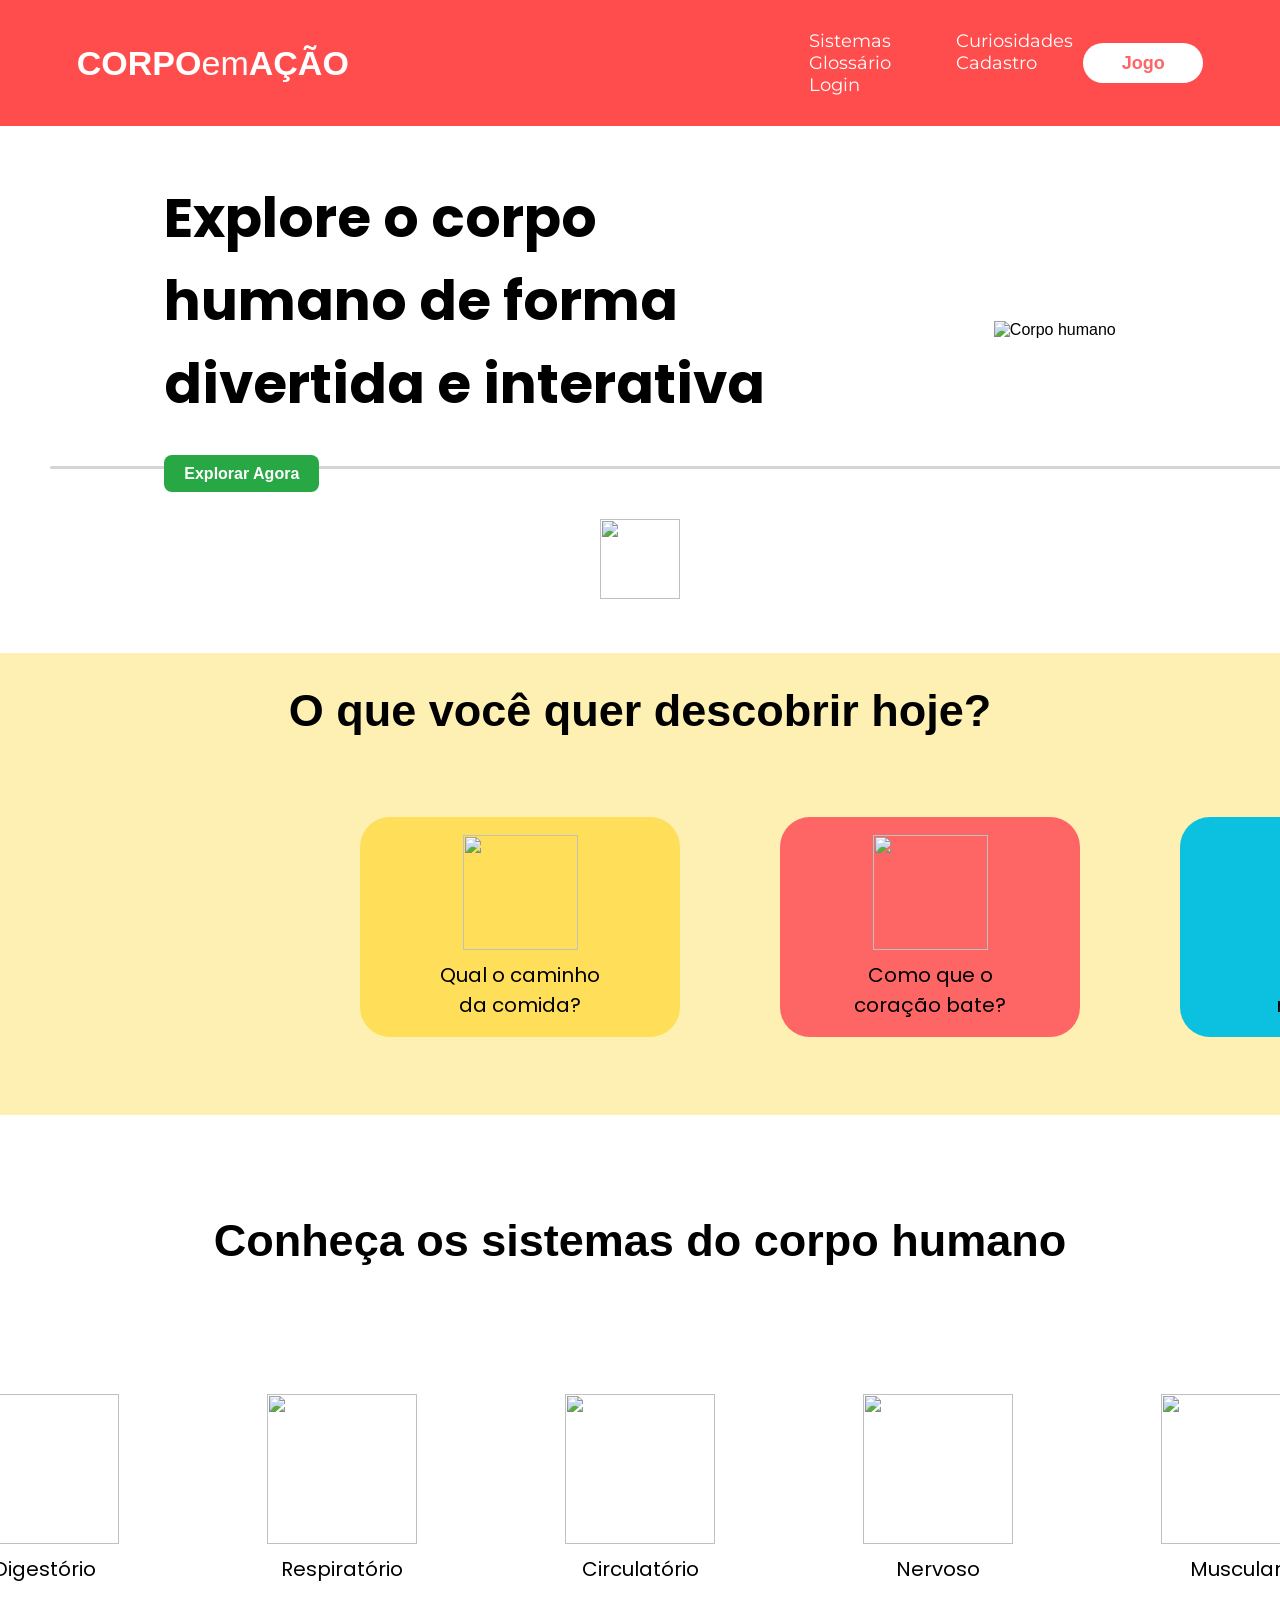
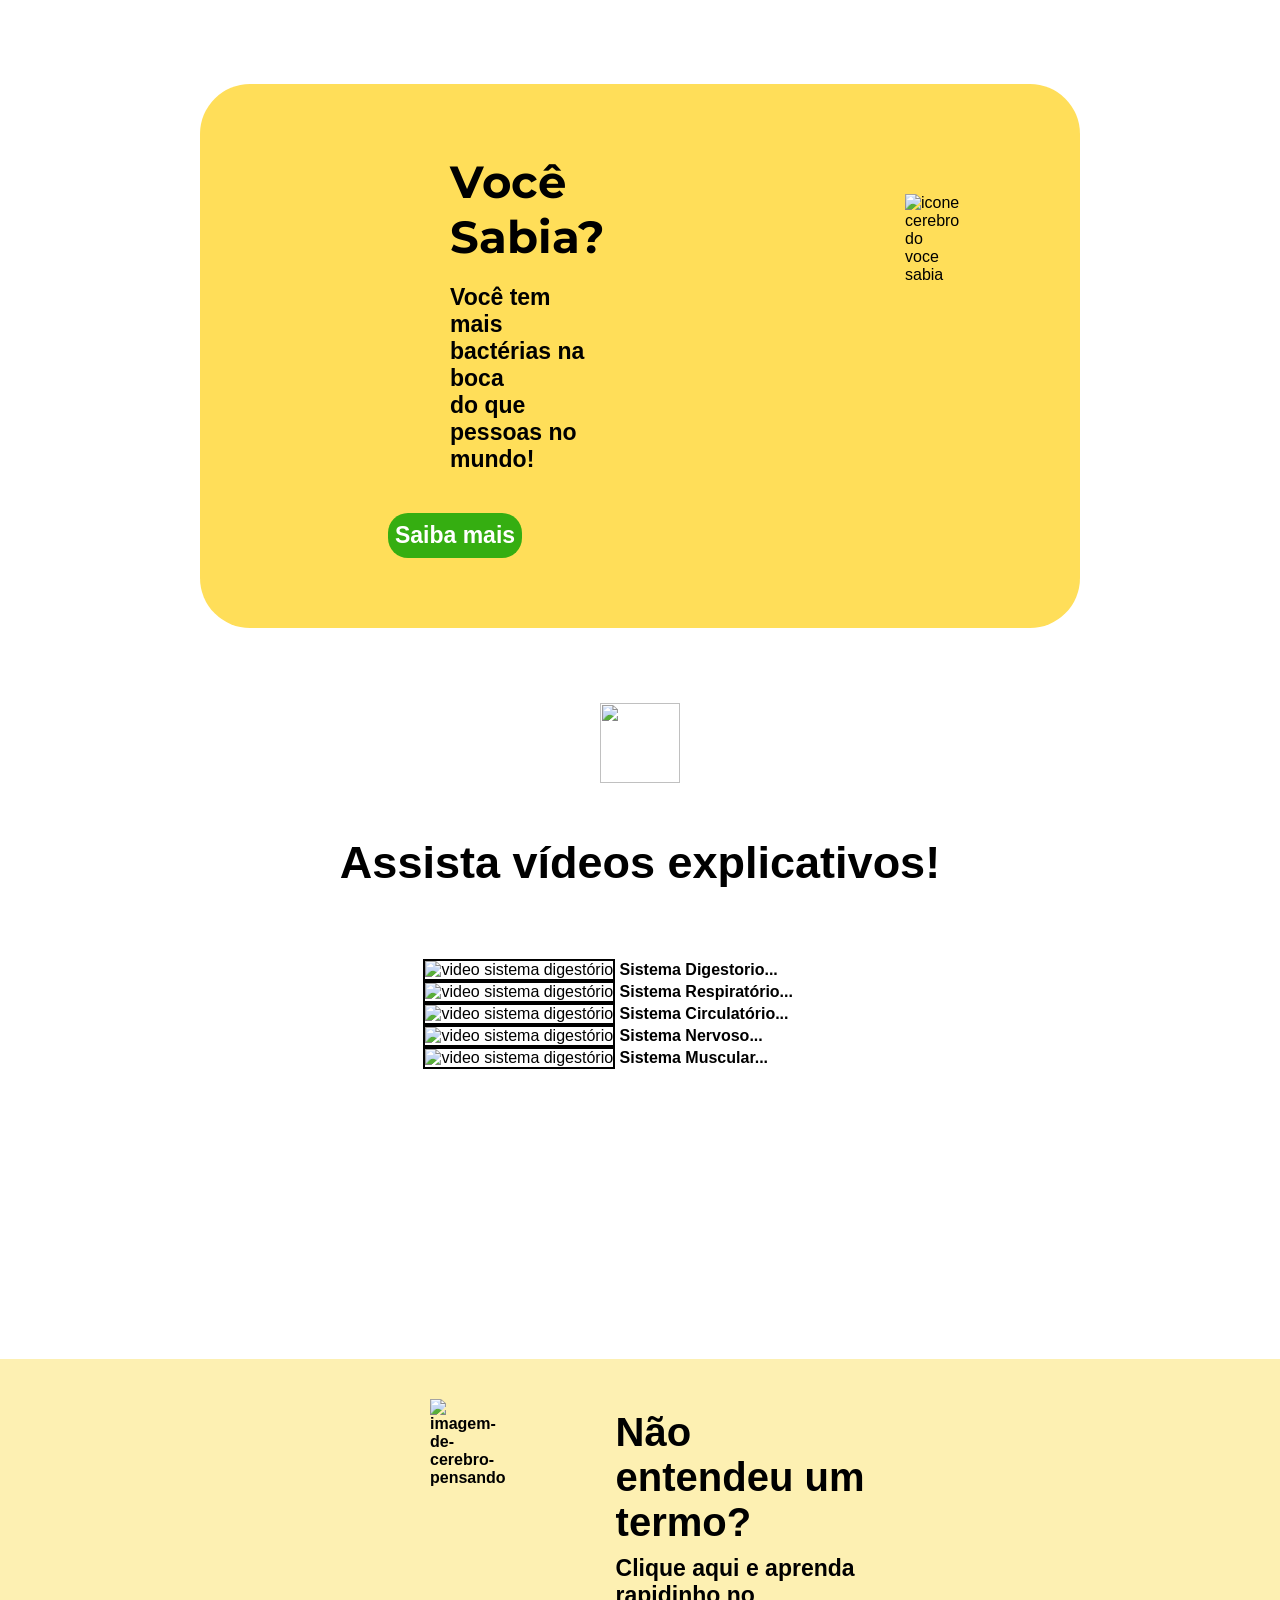
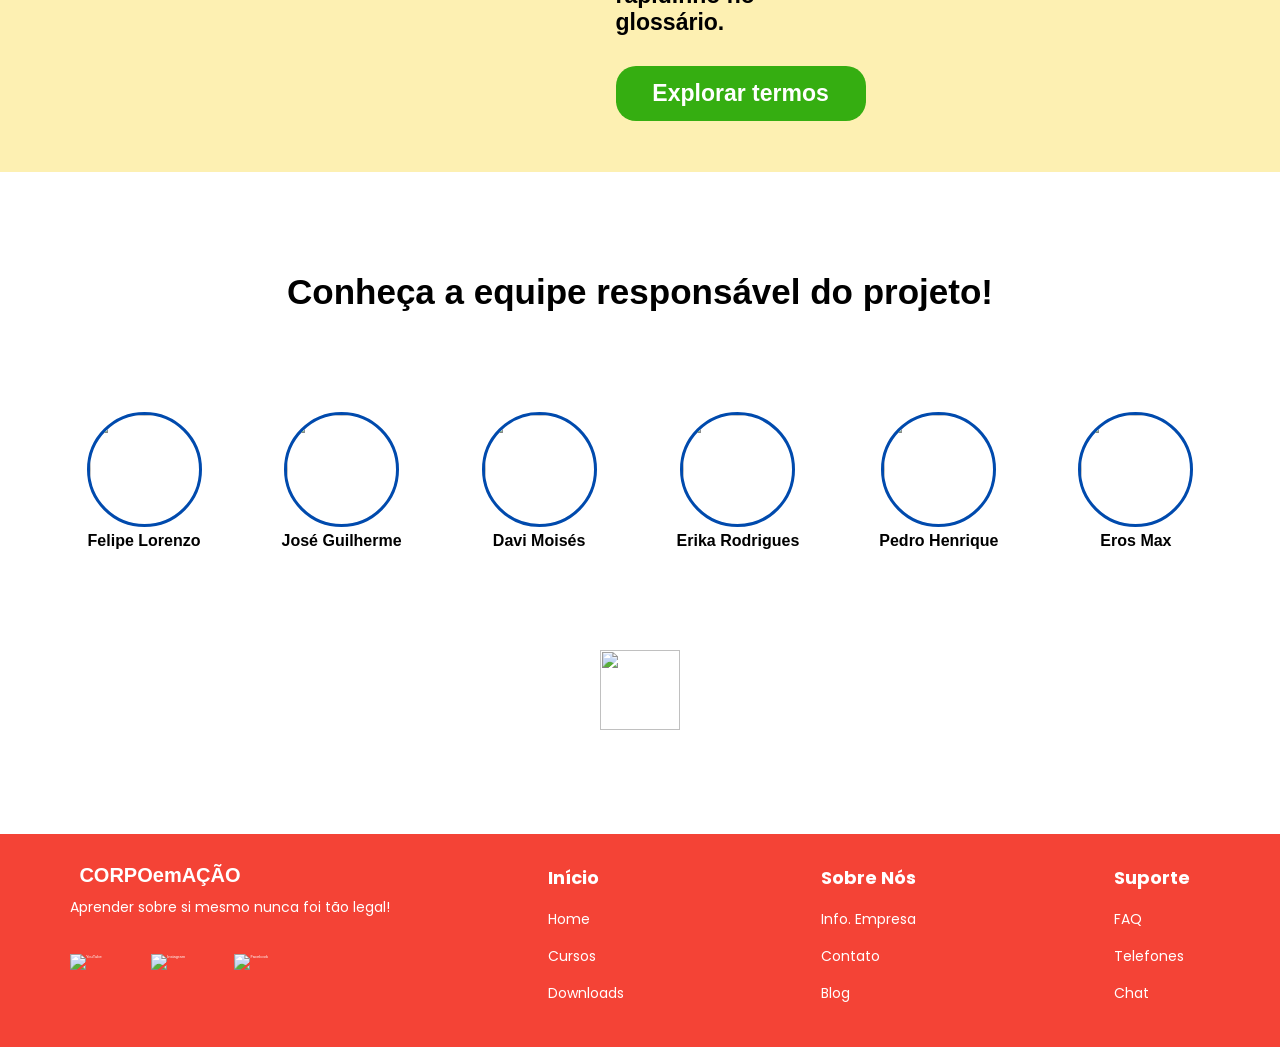
==== index.html @ f54dfa03 "alterações backebnd lejgal" ====
<!DOCTYPE html>
<html lang="en">
<head>
    <meta charset="UTF-8">
    <meta name="viewport" content="width=device-width, initial-scale=1.0">
    <script src="main.js" crossorigin="anonymous"></script>
    <script src="./js/siema.min.js" defer></script>
    <script src="./js/main.js" defer></script>
    <link rel="stylesheet" href="style.css">
    <link href="https://fonts.googleapis.com/css2?family=League+Spartan:wght@100..900&display=swap" rel="stylesheet">
    <title>Corpo em Ação - HOME</title> 
      <link rel="shortcut icon" 
      type="images/x-icon"
       href="/images/brain.png">
</head>
<body>

    <header id="header">
        <div class="container">

          <div class="flex">
         
               <a href="index.html" class="logo">CORPO<span>em</span>AÇÃO</a>
              
                <nav>
                    <ul>
                        <li> <a href="/pages/digestorio.html">Sistemas</a></li>
                        <li> <a href="/pages/curiosidades.html">Curiosidades</a></li>
                        <li> <a href="/pages/Glossario.html">Glossário</a></li>
                        <li> <a href="/pages/cadastro.html">Cadastro</a></li>
                        <li> <a href="/pages/login.html">Login</a></li>
                    </ul>
                </nav>

                <div class="login">
                    <a href="/pages/inicio.html"><button>Jogo</button></a>
                </div>
            </div>

        </div> 

 
    </header>
      

   <!--EXPLORAR-->
     <main>
        <section class="conteudo">
            <div class="texto">
                <h1>Explore o corpo <br> humano de forma<br>divertida e interativa</h1>
                <a href="./pages/digestorio.html" class="explorar">Explorar Agora</a>
            </div>
           
            <div class="imagem">
                <img src="./images/corpoemAção (2).png" alt="Corpo humano">
            </div>
            
        </section>
         <div class="barra"></div> 
    </main>

    <div class="setabaixo1">
      <a href="#sistemas">
        <button> <img src="./images/arrow_botton.svg" alt=""></button>
      </a>
    </div>


    <div class="oque-descobrir">

        <div class="h2-oque-descobrir">
          <h2> O que você quer descobrir hoje?</h2>
        </div>
      
        <div class="icones-descobrir">
      
          <a href="./pages/digestorio.html">
            <div class="item-descobrir-1">
              <img src="./images/Texto do seu parágrafo (1).png" alt="">
              <p>Qual o caminho<br> da comida?</p>
            </div>
          </a>
      
          <a href="./pages/cardiaco.html">
            <div class="item-descobrir-2">
              <img src="./images/Texto do seu parágrafo (2).png" alt="">
              <p>Como que o<br> coração bate?</p>
            </div>
          </a>
      
          <a href="./pages/respiratorio.html">
            <div class="item-descobrir-3">
              <img src="./images/Texto do seu parágrafo (3).png" alt="">
              <p>Como nós<br> respiramos?</p>
            </div>
          </a>
      
         </div>

         

        </div>
      
        <div class="h2-icones-temas">
        <h2>Conheça os sistemas do corpo humano</h2>
      </div>
      
          <div class="icones-temas"  id="sistemas">
      
      <div class="item-icone">
       
        <a href="/pages/digestorio.html"><img src="./images/Design_sem_nome_7.png" alt=""></a>
        <p>Digestório</p>
       
      </div>
      
      <div class="item-icone">
        <a href="./pages/respiratorio.html"><img src="./images/Design_sem_nome_6.png" alt=""></a>
        <p>Respiratório</p>
      </div>
      
      <div class="item-icone">
       <a href="./pages/cardiaco.html"> <img src="./images/Design_sem_nome_5.png" alt=""> </a>
        <p>Circulatório</p>
      </div>
      
      <div class="item-icone">
        <a href="./pages/nervoso.html"><img src="./images/Design_sem_nome_9.png" alt=""></a>
        <p>Nervoso</p>
      </div>
      
      <div class="item-icone">
        <a href="./pages/muscular.html"><img src="./images/musculoIcon.png" alt=""></a>
        <p>Muscular</p>
      </div>
          
      </div>
      
      <div class="voce-sabia">
        <div class="textos-voce-sabia">
        <h2>Você Sabia?</h2>
        <h3>Você tem mais bactérias na boca<br> do que pessoas no mundo!</h3>
        <a href="./pages/curiosidades.html" class="gloss">Saiba mais</a>
      
      </div>
        <img src="./images/S_1.png" alt="icone cerebro do voce sabia">
      </div>
      </div>

      <div class="setabaixo2">
        <a href="#grupo">
          <button> <img src="./images/arrow_botton.svg" alt=""></button>
        </a>
      </div>

      <div class="videos">
        <h2>Assista vídeos explicativos!</h2>
      </div>

      <div class="slider">
        <button class="prev">
          <img src="./images/arrow_left.svg" alt="">
        </button>
        
    <div class="siema">
      <div class="digest">
      <a href="https://youtu.be/OQy1lcyK52A?si=Lks7bn0QhSsvJHDq" target="_blank"><img src="./images/video.png" alt="video sistema digestório"></a>
      <strong>Sistema Digestorio...</strong>
      </div>
      <div class="resp">
      <a href="https://youtu.be/qK1KksFJkEI?si=I2X0iP_UUuLeVMed" target="_blank"><img src="./images/video.png" alt="video sistema digestório"></a>
      <strong>Sistema Respiratório...</strong>
    </div>
    <div class="circ">
      <a href="https://youtu.be/89aQ8HufFy8?si=9I2ZANPtxSRvzs2c" target="_blank"><img src="./images/video.png" alt="video sistema digestório"></a>
      <strong>Sistema Circulatório...</strong>
    </div>
    <div class="nerv">
      <a href="https://youtu.be/KBaRemG4_s0?si=nZOizbafinyHx4hk" target="_blank"><img src="./images/video.png" alt="video sistema digestório"></a>
      <strong>Sistema Nervoso...</strong>
    </div>
    <div class="musc">
      <a href="https://youtu.be/NupItLV0b1Q?si=z6t45yQsExGJc6yo" target="_blank"><img src="./images/video.png" alt="video sistema digestório"></a>
      <strong>Sistema Muscular...</strong>
    </div>
    </div>

    <button class="next">
      <img src="./images/arrow_right.svg" alt="">
    </button>
      </div>

      <div class="explorar-termos">

        <img src="./images/cerebro-pensando.png" alt="imagem-de-cerebro-pensando">
      
      <div class="textos-explorar"  id="termos">
        <h1>Não entendeu um termo?</h1>
        <h2>Clique aqui e aprenda rapidinho no glossário.</h2>
      
        <a href="./pages/Glossario.html" class="gloss">Explorar termos</a>
      </div>


      </div>
    </div>
  </div>


  <div class="nosso-grupo" id="grupo">
    <h2>Conheça a equipe responsável do projeto!</h2>
  
  <div class="fotos">
  
  <div class="chaves-foto">
    
    <a href="https://link-felipelorenzo12c.vercel.app" target="_blank"><img src="images/chaves-foto.jfif" alt=""></a>
    <a href="https://link-felipelorenzo12c.vercel.app" target="_blank">Felipe Lorenzo</a>
  </div>

  <div class="jose-foto">
    <a href="https://linktree-three-beta.vercel.app/" target="_blank"><img src="images/josefoto.png" alt=""></a>
     <a href="https://linktree-three-beta.vercel.app/" target="_blank">José Guilherme</a>
  </div>
  
  <div class="davi-foto">
    <a href="https://link-tree-2zbydsmsy-davicratz12cs-projects.vercel.app/" target="_blank"><img src="images/davi-foto.png" alt=""></a>
    <a href="https://link-tree-2zbydsmsy-davicratz12cs-projects.vercel.app/" target="_blank">Davi Moisés</a>
  </div>
  
  <div class="erika-foto">
    
    <a href="https://projeto-de-links-site.vercel.app" target="_blank"><img src="./images/erika-foto.png" alt=""></a>
    <a href="https://projeto-de-links-site.vercel.app" target="_blank">Erika Rodrigues</a>
  </div>
  
  <div class="pedro-foto">
    <a href="https://meuslinks-pedro.vercel.app" target="_blank"><img src="./images/pedro-foto.png" alt=""></a>
    <a href="https://meuslinks-pedro.vercel.app" target="_blank">Pedro Henrique</a>
  </div>
  
  <div class="eros-foto">
    <a href="https://meuslinkslegais.vercel.app/" target="_blank">    <img src="./images/eros-foto.png" alt=""></a>

    <a href="https://meuslinkslegais.vercel.app/" target="_blank">Eros Max</a>
  </div>
  </div>

  <div class="setacima">
    <a href="#header">
      <button> <img src="./images/arrow_top.svg" alt=""></button>
    </a>
  </div>

<!--rodapé-->
       <footer>
        <div class="footer-container">
            <!-- Logo e descrição -->
            <div class="footer-logo">
                <h2>CORPO<span>emAÇÃO</span></h2>
                <p>Aprender sobre si mesmo nunca foi tão legal!</p>
                <div class="social-icons">
                    <a href="https://www.youtube.com/channel/UCZgp4bOhS336x8pbJiYvrXQ" target="_blank"><img src="./images/youtube.png" alt="YouTube"></a>
                    <a href="https://www.instagram.com/corpo_em_acao_21cti" target="_blank"><img src="./images/instagram.png" alt="Instagram"></a>
                    <img src="./images/face.png" alt="Facebook">
                </div>
            </div>

           
            <div class="footer-menu">
                <h3>Início</h3>
                <ul>
                    <li><a href="#">Home</a></li>
                    <li><a href="https://cursosabeline.com.br/curso/gratis/anatomia-e-fisiologia-humana" target="_blank">Cursos</a></li>
                    <li><a href="https://drive.google.com/drive/folders/1iohFhmsldMVFnj0c7UeRBglupQSvEgLR?usp=sharing" target="_blank">Downloads</a></li>
                </ul>
            </div>

           
            <div class="footer-menu">
                <h3>Sobre Nós</h3>
                <ul>
                    <li><a href="#termos">Info. Empresa</a></li>
                    <li><a href="https://www.instagram.com/corpo_em_acao_21cti" target="_blank"">Contato</a></li>
                    <li><a href="#">Blog</a></li>
                </ul>
            </div>

         
            <div class="footer-menu">
                <h3>Suporte</h3>
                <ul>
                    <li><a href="#">FAQ</a></li>
                    <li><a href="#">Telefones</a></li>
                    <li><a href="#">Chat</a></li>
                </ul>
            </div>
        </div>
    </footer>


</body>
</html>
---- style.css ----
@import url('https://fonts.googleapis.com/css2?family=League+Spartan:wght@100..900&display=swap');
@import url('https://fonts.googleapis.com/css2?family=Open+Sans:ital,wght@0,300..800;1,300..800&display=swap');
@import url('https://fonts.googleapis.com/css2?family=Montserrat:ital,wght@0,100..900;1,100..900&display=swap');
@import url('https://fonts.googleapis.com/css2?family=Poppins:ital,wght@0,100;0,200;0,300;0,400;0,500;0,600;0,700;0,800;0,900;1,100;1,200;1,300;1,400;1,500;1,600;1,700;1,800;1,900&display=swap');

html {
    scroll-behavior: smooth;
}

*{
    margin: 0;
    padding: 0;
    box-sizing: border-box;
}

:root {
    --amarelo-claro: #FDF0B2;
    --amarelo-banana: #FFDE59;
    --verde-folha: #35AE11;
    --azul-ciano: #0CC0DF;
    --azul-claro: #A0DFE9;
    --vermelho: #FF4C4C;
    --vermelho-claro: #FE6565;
    --branco: #FFF;
    --azul-escuro: #004AAD;
    --laranja: #FFA42B;
    font-size: 62.5%;
}


body {
    font-family: Arial, sans-serif;
    background-color: #fff;
    margin: 0;
    padding: 0;
    font-size: 1.6rem;
}

.logo {
    font-size: 3.4rem;
    font-weight: bold;
    text-decoration: none;
    color: #fff;
}

.logo span {
    font-weight:100;
}


.container{
    margin: auto;
}

.flex{
    display: flex;
    align-items: center;
    justify-content: space-between;
   
}

header{
    width: 100%;
    padding: 3.0rem 6%;
    top: -1.3rem;
    left: 0;
    background: #FF4C4C;
    font-size: 1.8rem;
}

header img{
    width: 5.0rem;
    height: 5.0rem;
    border-radius: 100%;
}

header i{
    font-size: 3.0rem;
    color: #fff;
}

header ul{
   
    list-style-type: none;
}

header ul li{
    font-family: 'Montserrat', sans-serif;
    display:inline-block;
    margin-left: 6.0rem;
}

header nav {
    padding-left: 40rem;
}

header ul li a{
    color: #fff;
    text-decoration: none;
}

.login button{
    width: 12.0rem;
    height: 4.0rem;
    font-weight: bold;
    border: 0;
    border-radius: 3.0rem;
    background-color: var(--branco);
    color: #FE6565;
    cursor: pointer;
    transition: .2s;
    font-size: 1.8rem;
}

main {
    padding: 5.0rem;
}

.conteudo {
    display: flex;
    align-items:center;
    justify-content: space-around;
  
}

.texto h1 {
    font-family: Poppins, sans-serif;
    font-size: 5.5rem;
    font-weight: bold;
    margin-bottom: 4.0rem;
}

.explorar {
    background-color: #28a745;
    color: white;
    cursor: pointer;
    transition: .2s;
    padding: 1.0rem 2.0rem;
    border-radius: 0.8rem;
    text-decoration: none;
    font-weight: bold;
   
}

.imagem img {
    width: 25vw;
}

.barra {
    width: 180rem;
    height: .3rem;
    background-color: rgb(214, 212, 212);
    border-radius: 1.5rem;
    margin-top: -1.7rem;
}

.oque-descobrir {
    background-color: var(--amarelo-claro);
    height: 46.2rem;
    padding-top: 3.2rem;
    margin-bottom: 10.0rem;
}

.icones-descobrir img {
    width: 11.5rem;
    height: 11.5rem;
    margin-bottom: 1.0rem;
}

.h2-oque-descobrir{
    display: flex;
    align-items: center;
    justify-content: center;
    margin-bottom: 8.0rem;
    font-size: 3.0rem;
    font-weight: 700;
}

.icones-descobrir {
    font-family: Poppins, sans-serif;
    display: flex;
    margin-inline: 36.0rem;
    font-size: 2.0rem;
    font-weight: 400;
    font-style: normal;
    gap: 10.0rem;
}

.item-descobrir-1 {
    background-color: var(--amarelo-banana);
    display: flex;
    flex-direction: column;
    align-items: center;
    justify-content: center;
    text-align: center;
    width: 32.0rem;
    height: 22.0rem;
    border-radius: 3.0rem;
    font-size: 2.0rem;


}

.item-descobrir-2 {
    background-color: var(--vermelho-claro);
    display: flex;
    flex-direction: column;
    align-items: center;
    justify-content: center;
    text-align: center;
    width: 30.0rem;
    height: 22.0rem;
    border-radius: 3.0rem;
    font-size: 2.0rem;
}

.item-descobrir-3 {
    background-color: var(--azul-ciano);
    display: flex;
    flex-direction: column;
    align-items: center;
    justify-content: center;
    text-align: center;
    width: 32.0rem;
    height: 22.0rem;
    border-radius: 3.0rem;
    font-size: 2.0rem;
}

a {
    color: inherit;
    text-decoration: none;
}


.h2-icones-temas {
    display: flex;
    align-items: center;
    justify-content: center;
    margin-bottom: 12.7rem;
    font-size: 3.0rem;
    font-weight: 700;
    font-style: normal;
}

.icones-temas {
    display: flex;
    align-items: center;
    justify-content: center;
}

.item-icone {
    font-family: Poppins, sans-serif;
    display: flex;
    flex-direction: column;
    align-items: center;
    justify-content: center;
    margin-inline: 7.4rem;
    font-size: 2.0rem;
    font-weight: 400;
    font-style: normal;
}

.item-icone img {
    width: 15.0rem;
    height: 15.0rem;
    margin-bottom: 1.0rem;
}

.voce-sabia {
    display: flex;
    align-items: center;
    background-color: var(--amarelo-banana);
    margin-top: 10.0rem;
    margin-inline: 20.0rem;
    padding-inline: 15.0rem;
    padding-top: 7.0rem;
    padding-bottom: 7.0rem;
    border-radius: 5.0rem;
}

.voce-sabia img {
    display: flex;
    justify-content: end;
    width: 32.5rem;
    height: 32.5rem;
}

.textos-voce-sabia {
    display: flex;
    flex-direction: column;
    margin-left: 10.0rem;
    margin-right: 30.0rem;
}

.textos-voce-sabia h2 {
    font-family: Montserrat, sans-serif;
    font-size: 4.5rem;
    margin-bottom: 2.0rem;
}

.textos-voce-sabia h3 {
    font-family: Open-sans, sans-serif;
    font-size: 2.3rem;
    margin-bottom: 4.0rem;
}

.textos-voce-sabia a {
    font-family: Open-sans,sans-serif;
    margin-left: -14.5rem;
    display: flex;
    align-items: center;
    justify-content: center;
    text-align: center;
    align-self: center;
    border: none;
    background-color: var(--verde-folha);
    color: var(--branco);
    border-radius: 2.0rem;
    height: 5vh;
    text-decoration: none;
    width: 10.5vw;
    font-weight: 700;
    font-size: 2.3rem;
    cursor: pointer;
}

.videos {
    font-family: Open-sans, sans-serif;
    display: flex;
    align-items: center;
    justify-content: center;
    margin-top: 5.0rem;
    margin-bottom: 7.0rem;
    font-size: 3.0rem;
    font-weight: 700;
}

/*SLIDER*/

.siema {
    margin: auto;
    width: 82.0rem;
    height: 30.0rem;
}

.siema img {
    width: 40.0rem;
    height: 26.0rem;
    object-fit: cover;
    border: 0.2rem solid rgb(0, 0, 0);
    margin-left: 7.5rem;
}

.slider {
    display: flex;
    align-items: center;
}

.slider button {
    background-color: transparent;
    border: none;
    cursor: pointer;
}

.siema  img {
    margin-left: 0.1rem;
}

.prev {
    display: flex;
    justify-content: center;
    margin-left: 38.0rem;
    width: 8.0rem;
    height: 8.0rem;
}


.next {
    display: flex;
    justify-content: center;
    margin-right: 38.0rem;
    width: 8.0rem;
    height: 8.0rem;
}

.setabaixo1 {
    display: flex;
    justify-content: center;
    margin-bottom: 5.0rem;
}

.setabaixo1 button {
    background-color: transparent;
    border: none;
    cursor: pointer;
}

.setabaixo1 img {
    width: 8.0rem;
    height: 8.0rem;
}

.setabaixo2 {
    display: flex;
    justify-content: center;
    margin-top: 7.5rem;
    margin-bottom: 5.0rem;
}

.setabaixo2 button {
    background-color: transparent;
    border: none;
    cursor: pointer;
}

.setabaixo2 img {
    width: 8.0rem;
    height: 8.0rem;
}

.setacima {
    display: flex;
    justify-content: center;
    margin-top: 10.0rem;
}

.setacima button {
    background-color: transparent;
    border: none;
    cursor: pointer;
}

.setacima img {
    width: 8.0rem;
    height: 8.0rem;
}
    
/*FOTOS DO GRUPO*/


.nosso-grupo h2 {
    display: flex;
    align-items: center;
    justify-content: center;
    font-weight: 700;
    font-size: 3.5rem;
    margin-bottom: 10.0rem;
}

.fotos {
    display: flex;
    align-items: center;
    justify-content: center;
    display: flex;
    gap: 10.0rem;
}

.fotos a {
    color: black;
    display: flex;
    align-items: center;
    justify-content: center;
    font-weight: 600;
    text-decoration: none;
}

.fotos img {
    border: .3rem solid var(--azul-escuro);
    border-radius: 100%;
    width: 11.5rem;
    height: 11.5rem;
}


.nosso-grupo {
  margin-top: 10.0rem;
}

.nosso-grupo h2 {
    font-family: Open-sans,sans-serif;
    display: flex;
    align-items: center;
    justify-content: center;
    font-weight: 700;
    font-size: 3.5rem;
    margin-bottom: 10.0rem;
}

.fotos {
    display: flex;
    align-items: center;
    justify-content: center;
    display: flex;
    gap: 8.0rem;
}

.fotos img {
    display: flex;
    align-items: center;
    justify-content: center;
    font-weight: 700;
    margin-bottom: .5rem;
}





footer {
    background-color: #f44336;
    color: white;
    padding: 3.0rem 5.0rem;
    margin-top: 10.0rem;
 
}

.footer-container {
    display: flex;
    justify-content: space-between;
    align-items: flex-start;
    flex-wrap: wrap;
}

.footer-logo h2 {
    font-size: 2.0rem;
    font-weight: bold;
    margin-bottom: 1.0rem;
    margin-left: -12rem;
}

.footer-logo h2 span {
    font-weight: bold;
}

.footer-logo p {
    font-family: Poppins, sans-serif;
    margin-left: 2rem;
    font-size: 1.4rem;
    margin-bottom: 2.6rem;
}

.social-icons img {
    color: white;
    margin-left: 2rem;
    font-size: .4rem;
    margin-right: 2.5rem;
    text-decoration: none;
}

.footer-menu {
    font-family: Poppins, sans-serif;
    margin-right: 4rem;
}   

.footer-menu h3 {
    font-size: 1.8rem;
    font-weight: bold;
    margin-bottom: 1.5rem;
}

.footer-menu ul {
    list-style: none;
}

.footer-menu ul li {
    margin-bottom: 1.2rem;
}

.footer-menu ul li a {
    color: white;
    text-decoration: none;
    font-size: 1.4rem;
}

.footer-menu ul li a:hover {
    text-decoration: underline;
}










.explorar-termos {
    background-color: var(--amarelo-claro);
    display: flex;
    margin-top: 10.0rem;
    align-items: center;
    padding-block: 4.0rem;
    padding-inline: 43.0rem;
    gap: 11.0rem;
    font-weight: 700;
}




.explorar-termos img {
    width: 36.8rem;
    height: 33.3rem;
}


.explorar-termos a {
    display: flex;
    align-items: center;
    justify-content: center;
    text-align: center;
    align-self: center;
    border: none;
    background-color: var(--verde-folha);
    color: var(--branco);
    border-radius: 2.0rem;
    height: 5.5rem;
    text-decoration: none;
    width: 25.0rem;
    font-weight: 700;
    font-size: 2.3rem;
    cursor: pointer;
}

.textos-explorar {
    display: flex;
    flex-direction: column;
}

.textos-explorar h1 {
    font-size: 4.0rem;
    margin-bottom: 1.0rem;
}

.textos-explorar h2 {
    font-size: 2.3rem;
    margin-bottom: 3.0rem;
}

@media(max-width: 1367px) {
    
}
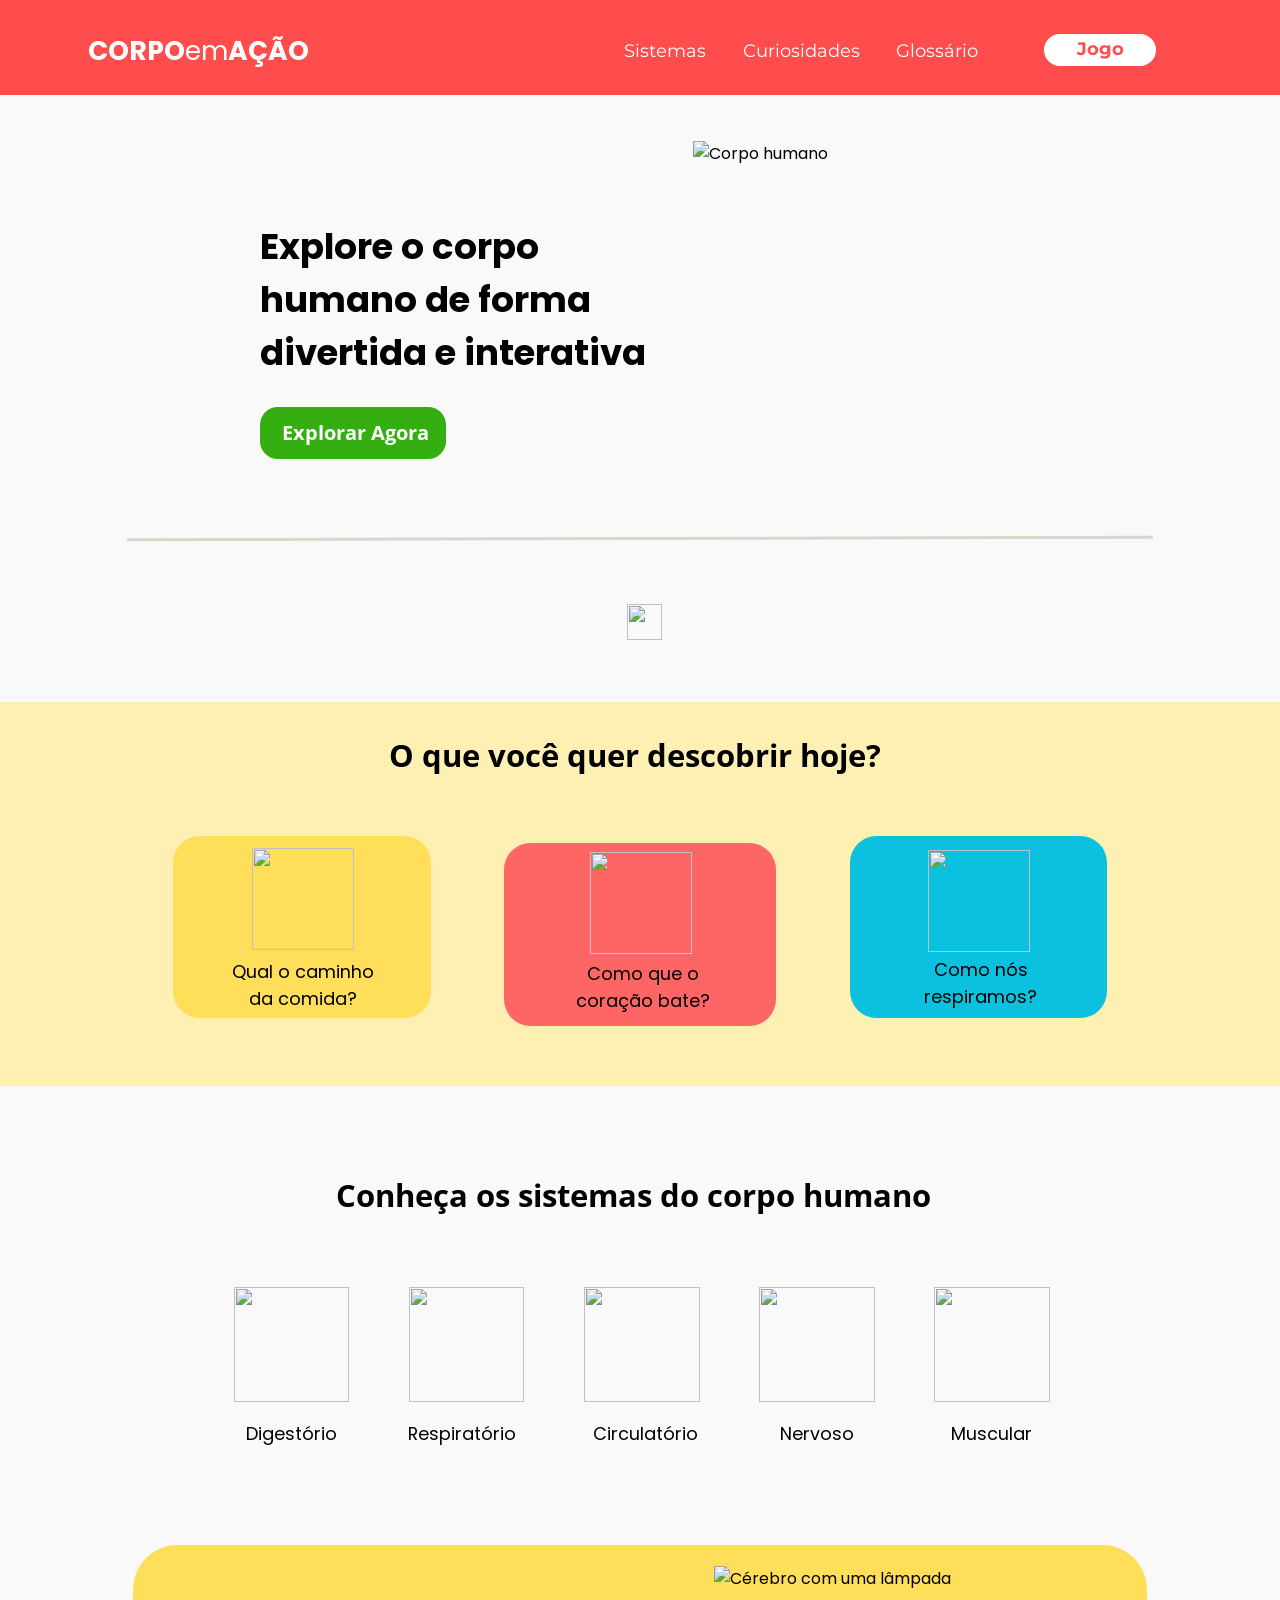
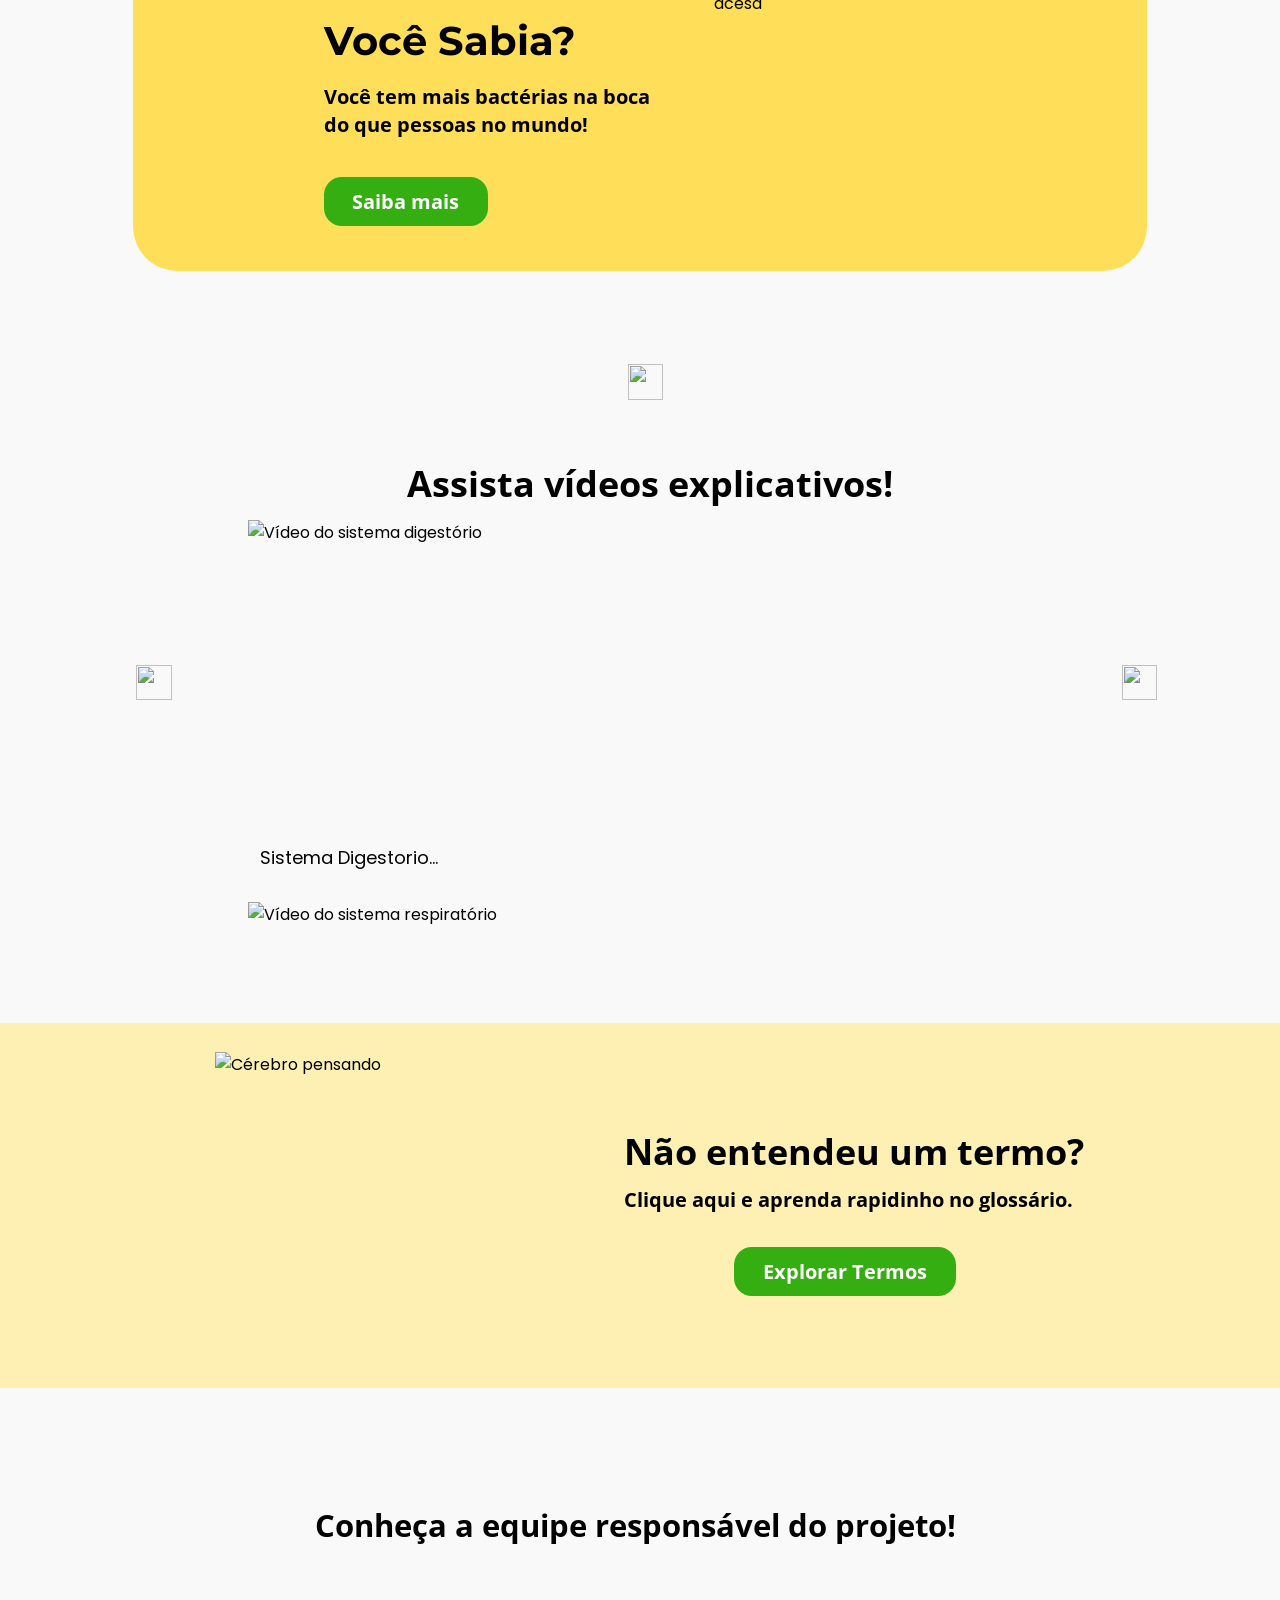
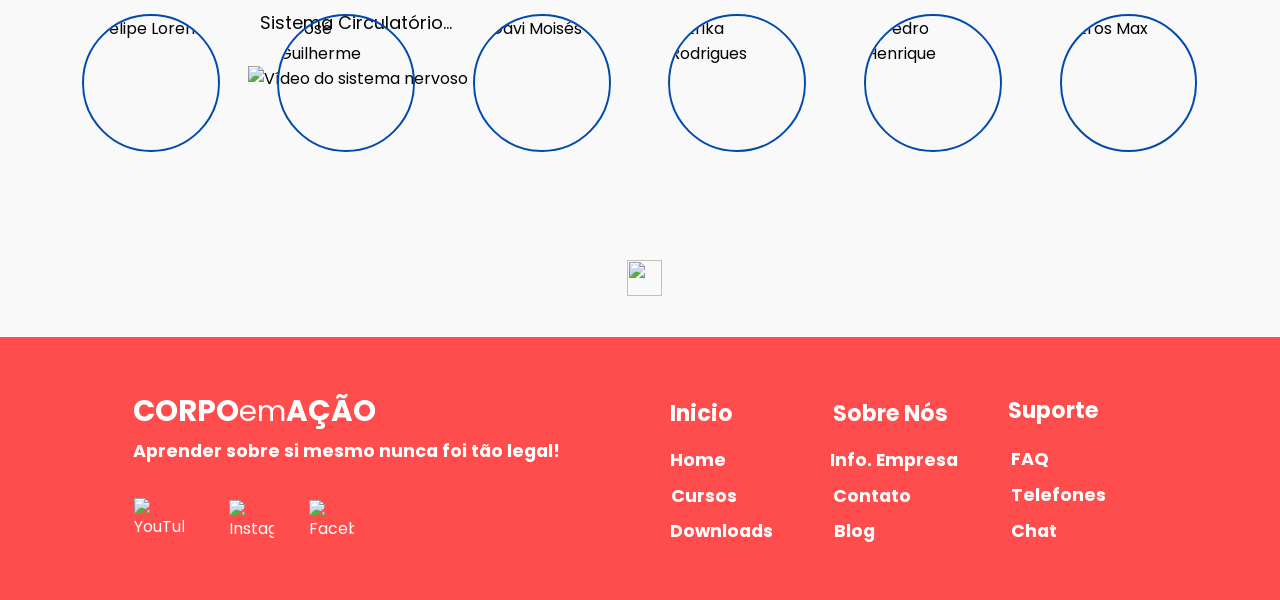
==== commit 06372226: "FIX: ajustes para responsividade e medidas da pagina home" ====
--- a/index.html
+++ b/index.html
@@ -1,303 +1,212 @@
 <!DOCTYPE html>
-<html lang="en">
+<html lang="pt-BR">
 <head>
     <meta charset="UTF-8">
     <meta name="viewport" content="width=device-width, initial-scale=1.0">
-    <script src="main.js" crossorigin="anonymous"></script>
+    <title>Corpo em Ação - HOME</title>
+    <link rel="shortcut icon" type="image/png" href="./images/brain.png">
+    <link rel="preconnect" href="https://fonts.googleapis.com">
+    <link rel="preconnect" href="https://fonts.gstatic.com" crossorigin>
+    <link href="https://fonts.googleapis.com/css2?family=Montserrat:wght@400;700&family=Open+Sans:wght@700&family=Poppins:wght@400;700&display=swap" rel="stylesheet">
+    <link rel="stylesheet" href="./style.css">
     <script src="./js/siema.min.js" defer></script>
     <script src="./js/main.js" defer></script>
-    <link rel="stylesheet" href="style.css">
-    <link href="https://fonts.googleapis.com/css2?family=League+Spartan:wght@100..900&display=swap" rel="stylesheet">
-    <title>Corpo em Ação - HOME</title> 
-      <link rel="shortcut icon" 
-      type="images/x-icon"
-       href="/images/brain.png">
 </head>
 <body>
 
-    <header id="header">
-        <div class="container">
-
-          <div class="flex">
-         
-               <a href="index.html" class="logo">CORPO<span>em</span>AÇÃO</a>
-              
-                <nav>
-                    <ul>
-                        <li> <a href="/pages/digestorio.html">Sistemas</a></li>
-                        <li> <a href="/pages/curiosidades.html">Curiosidades</a></li>
-                        <li> <a href="/pages/Glossario.html">Glossário</a></li>
-                        <li> <a href="/pages/cadastro.html">Cadastro</a></li>
-                        <li> <a href="/pages/login.html">Login</a></li>
-                    </ul>
-                </nav>
-
-                <div class="login">
-                    <a href="/pages/inicio.html"><button>Jogo</button></a>
+    <!-- CABEÇALHO -->
+    <header class="sec topo" id="header">
+        <div class="stage">
+            <a href="./index.html" class="p logo poppins">CORPO<span>em</span>AÇÃO</a>
+
+            <nav class="menu mont">
+                <a class="p menu__link menu__link--sistemas" href="./pages/digestorio.html">Sistemas</a>
+                <a class="p menu__link menu__link--curiosidades" href="./pages/curiosidades.html">Curiosidades</a>
+                <a class="p menu__link menu__link--glossario" href="./pages/Glossario.html">Glossário</a>
+            </nav>
+
+            <!-- Quem clica em Jogo passa por login/cadastro (main.js ajusta o destino se já estiver logado) -->
+            <a class="p jogo mont" id="jogo" href="./pages/login.html">Jogo</a>
+        </div>
+    </header>
+
+    <main>
+        <!-- HERO -->
+        <section class="sec hero">
+            <div class="stage">
+                <h1 class="p hero__titulo poppins">Explore o corpo<br>humano de forma<br>divertida e interativa</h1>
+
+                <a class="p hero__botao btn-verde open" href="./pages/digestorio.html">Explorar Agora</a>
+
+                <img class="p hero__imagem" src="./images/corpoemAção (2).png" alt="Corpo humano">
+
+                <div class="p hero__linha" aria-hidden="true"></div>
+
+                <a class="p seta hero__seta" href="#sistemas" aria-label="Ir para os sistemas do corpo humano">
+                    <img src="./images/arrow_botton.svg" alt="">
+                </a>
+            </div>
+        </section>
+
+        <!-- O QUE VOCÊ QUER DESCOBRIR HOJE? -->
+        <section class="sec descobrir">
+            <div class="stage">
+                <h2 class="p descobrir__titulo titulo-35 open"> O que você quer descobrir hoje?</h2>
+
+                <a class="p card card--digestorio poppins" href="./pages/digestorio.html">
+                    <img class="card__icone" src="./images/Texto do seu parágrafo (1).png" alt="">
+                    <span class="card__texto">Qual o caminho<br>da comida?</span>
+                </a>
+
+                <a class="p card card--coracao poppins" href="./pages/cardiaco.html">
+                    <img class="card__icone" src="./images/Texto do seu parágrafo (2).png" alt="">
+                    <span class="card__texto">Como que o<br>coração bate?</span>
+                </a>
+
+                <a class="p card card--pulmao poppins" href="./pages/respiratorio.html">
+                    <img class="card__icone" src="./images/Texto do seu parágrafo (3).png" alt="">
+                    <span class="card__texto">Como nós respiramos?</span>
+                </a>
+            </div>
+        </section>
+
+        <!-- SISTEMAS + VOCÊ SABIA + VÍDEOS -->
+        <section class="sec conteudo" id="sistemas">
+            <div class="stage">
+                <h2 class="p sistemas__titulo titulo-35 open">Conheça os sistemas do corpo humano</h2>
+
+                <div class="sistemas__lista poppins">
+                    <a class="p sistema sistema--digestorio" href="./pages/digestorio.html">
+                        <img src="./images/Design_sem_nome_7.png" alt="">
+                        <span class="sistema__nome">Digestório</span>
+                    </a>
+                    <a class="p sistema sistema--respiratorio" href="./pages/respiratorio.html">
+                        <img src="./images/Design_sem_nome_6.png" alt="">
+                        <span class="sistema__nome">Respiratório</span>
+                    </a>
+                    <a class="p sistema sistema--circulatorio" href="./pages/cardiaco.html">
+                        <img src="./images/Design_sem_nome_5.png" alt="">
+                        <span class="sistema__nome">Circulatório</span>
+                    </a>
+                    <a class="p sistema sistema--nervoso" href="./pages/nervoso.html">
+                        <img src="./images/Design_sem_nome_9.png" alt="">
+                        <span class="sistema__nome">Nervoso</span>
+                    </a>
+                    <a class="p sistema sistema--muscular" href="./pages/muscular.html">
+                        <img src="./images/musculoIcon.png" alt="">
+                        <span class="sistema__nome">Muscular</span>
+                    </a>
                 </div>
-            </div>
-
-        </div> 
-
- 
-    </header>
-      
-
-   <!--EXPLORAR-->
-     <main>
-        <section class="conteudo">
-            <div class="texto">
-                <h1>Explore o corpo <br> humano de forma<br>divertida e interativa</h1>
-                <a href="./pages/digestorio.html" class="explorar">Explorar Agora</a>
-            </div>
-           
-            <div class="imagem">
-                <img src="./images/corpoemAção (2).png" alt="Corpo humano">
-            </div>
-            
-        </section>
-         <div class="barra"></div> 
+
+                <div class="p sabia">
+                    <h2 class="p sabia__titulo mont">Você Sabia?</h2>
+                    <p class="p sabia__texto open">Você tem mais bactérias na boca<br>do que pessoas no mundo!</p>
+                    <a class="p sabia__botao btn-verde open" href="./pages/curiosidades.html">Saiba mais</a>
+                    <img class="p sabia__imagem" src="./images/S_1.png" alt="Cérebro com uma lâmpada acesa">
+                </div>
+
+                <a class="p seta conteudo__seta" href="#grupo" aria-label="Ir para a equipe do projeto">
+                    <img src="./images/arrow_botton.svg" alt="">
+                </a>
+
+                <h2 class="p videos__titulo open">Assista vídeos explicativos!</h2>
+
+                <div class="videos__carrossel poppins">
+                    <button class="p seta videos__prev prev" type="button" aria-label="Vídeo anterior">
+                        <img src="./images/arrow_left.svg" alt="">
+                    </button>
+
+                    <div class="p siema">
+                        <div class="slide">
+                            <a href="https://youtu.be/OQy1lcyK52A?si=Lks7bn0QhSsvJHDq" target="_blank" rel="noopener"><img src="./images/video.png" alt="Vídeo do sistema digestório"></a>
+                            <p class="legenda">Sistema Digestorio...</p>
+                        </div>
+                        <div class="slide">
+                            <a href="https://youtu.be/qK1KksFJkEI?si=I2X0iP_UUuLeVMed" target="_blank" rel="noopener"><img src="./images/video.png" alt="Vídeo do sistema respiratório"></a>
+                            <p class="legenda">Sistema Respiratório...</p>
+                        </div>
+                        <div class="slide">
+                            <a href="https://youtu.be/89aQ8HufFy8?si=9I2ZANPtxSRvzs2c" target="_blank" rel="noopener"><img src="./images/video.png" alt="Vídeo do sistema circulatório"></a>
+                            <p class="legenda">Sistema Circulatório...</p>
+                        </div>
+                        <div class="slide">
+                            <a href="https://youtu.be/KBaRemG4_s0?si=nZOizbafinyHx4hk" target="_blank" rel="noopener"><img src="./images/video.png" alt="Vídeo do sistema nervoso"></a>
+                            <p class="legenda">Sistema Nervoso...</p>
+                        </div>
+                        <div class="slide">
+                            <a href="https://youtu.be/NupItLV0b1Q?si=z6t45yQsExGJc6yo" target="_blank" rel="noopener"><img src="./images/video.png" alt="Vídeo do sistema muscular"></a>
+                            <p class="legenda">Sistema Muscular...</p>
+                        </div>
+                    </div>
+
+                    <button class="p seta videos__next next" type="button" aria-label="Próximo vídeo">
+                        <img src="./images/arrow_right.svg" alt="">
+                    </button>
+                </div>
+            </div>
+        </section>
+
+        <!-- GLOSSÁRIO -->
+        <section class="sec glossario" id="termos">
+            <div class="stage">
+                <img class="p glossario__imagem" src="./images/cerebro-pensando.png" alt="Cérebro pensando">
+                <h2 class="p glossario__titulo open">Não entendeu um termo?</h2>
+                <p class="p glossario__texto open">Clique aqui e aprenda rapidinho no glossário.</p>
+                <a class="p glossario__botao btn-verde open" href="./pages/Glossario.html">Explorar Termos</a>
+            </div>
+        </section>
+
+        <!-- EQUIPE -->
+        <section class="sec equipe" id="grupo">
+            <div class="stage">
+                <h2 class="p equipe__titulo titulo-35 open">Conheça a equipe responsável do projeto!</h2>
+
+                <a class="p foto foto--1" href="https://link-felipelorenzo12c.vercel.app" target="_blank" rel="noopener"><img src="./images/chaves-foto.jfif" alt="Felipe Lorenzo"></a>
+                <a class="p foto foto--2" href="https://linktree-three-beta.vercel.app/" target="_blank" rel="noopener"><img src="./images/josefoto.png" alt="José Guilherme"></a>
+                <a class="p foto foto--3" href="https://link-tree-2zbydsmsy-davicratz12cs-projects.vercel.app/" target="_blank" rel="noopener"><img src="./images/davi-foto.png" alt="Davi Moisés"></a>
+                <a class="p foto foto--4" href="https://projeto-de-links-site.vercel.app" target="_blank" rel="noopener"><img src="./images/erika-foto.png" alt="Erika Rodrigues"></a>
+                <a class="p foto foto--5" href="https://meuslinks-pedro.vercel.app" target="_blank" rel="noopener"><img src="./images/pedro-foto.png" alt="Pedro Henrique"></a>
+                <a class="p foto foto--6" href="https://meuslinkslegais.vercel.app/" target="_blank" rel="noopener"><img src="./images/eros-foto.png" alt="Eros Max"></a>
+
+                <a class="p seta equipe__seta" href="#header" aria-label="Voltar ao topo">
+                    <img src="./images/arrow_top.svg" alt="">
+                </a>
+            </div>
+        </section>
     </main>
 
-    <div class="setabaixo1">
-      <a href="#sistemas">
-        <button> <img src="./images/arrow_botton.svg" alt=""></button>
-      </a>
-    </div>
-
-
-    <div class="oque-descobrir">
-
-        <div class="h2-oque-descobrir">
-          <h2> O que você quer descobrir hoje?</h2>
-        </div>
-      
-        <div class="icones-descobrir">
-      
-          <a href="./pages/digestorio.html">
-            <div class="item-descobrir-1">
-              <img src="./images/Texto do seu parágrafo (1).png" alt="">
-              <p>Qual o caminho<br> da comida?</p>
-            </div>
-          </a>
-      
-          <a href="./pages/cardiaco.html">
-            <div class="item-descobrir-2">
-              <img src="./images/Texto do seu parágrafo (2).png" alt="">
-              <p>Como que o<br> coração bate?</p>
-            </div>
-          </a>
-      
-          <a href="./pages/respiratorio.html">
-            <div class="item-descobrir-3">
-              <img src="./images/Texto do seu parágrafo (3).png" alt="">
-              <p>Como nós<br> respiramos?</p>
-            </div>
-          </a>
-      
-         </div>
-
-         
-
-        </div>
-      
-        <div class="h2-icones-temas">
-        <h2>Conheça os sistemas do corpo humano</h2>
-      </div>
-      
-          <div class="icones-temas"  id="sistemas">
-      
-      <div class="item-icone">
-       
-        <a href="/pages/digestorio.html"><img src="./images/Design_sem_nome_7.png" alt=""></a>
-        <p>Digestório</p>
-       
-      </div>
-      
-      <div class="item-icone">
-        <a href="./pages/respiratorio.html"><img src="./images/Design_sem_nome_6.png" alt=""></a>
-        <p>Respiratório</p>
-      </div>
-      
-      <div class="item-icone">
-       <a href="./pages/cardiaco.html"> <img src="./images/Design_sem_nome_5.png" alt=""> </a>
-        <p>Circulatório</p>
-      </div>
-      
-      <div class="item-icone">
-        <a href="./pages/nervoso.html"><img src="./images/Design_sem_nome_9.png" alt=""></a>
-        <p>Nervoso</p>
-      </div>
-      
-      <div class="item-icone">
-        <a href="./pages/muscular.html"><img src="./images/musculoIcon.png" alt=""></a>
-        <p>Muscular</p>
-      </div>
-          
-      </div>
-      
-      <div class="voce-sabia">
-        <div class="textos-voce-sabia">
-        <h2>Você Sabia?</h2>
-        <h3>Você tem mais bactérias na boca<br> do que pessoas no mundo!</h3>
-        <a href="./pages/curiosidades.html" class="gloss">Saiba mais</a>
-      
-      </div>
-        <img src="./images/S_1.png" alt="icone cerebro do voce sabia">
-      </div>
-      </div>
-
-      <div class="setabaixo2">
-        <a href="#grupo">
-          <button> <img src="./images/arrow_botton.svg" alt=""></button>
-        </a>
-      </div>
-
-      <div class="videos">
-        <h2>Assista vídeos explicativos!</h2>
-      </div>
-
-      <div class="slider">
-        <button class="prev">
-          <img src="./images/arrow_left.svg" alt="">
-        </button>
-        
-    <div class="siema">
-      <div class="digest">
-      <a href="https://youtu.be/OQy1lcyK52A?si=Lks7bn0QhSsvJHDq" target="_blank"><img src="./images/video.png" alt="video sistema digestório"></a>
-      <strong>Sistema Digestorio...</strong>
-      </div>
-      <div class="resp">
-      <a href="https://youtu.be/qK1KksFJkEI?si=I2X0iP_UUuLeVMed" target="_blank"><img src="./images/video.png" alt="video sistema digestório"></a>
-      <strong>Sistema Respiratório...</strong>
-    </div>
-    <div class="circ">
-      <a href="https://youtu.be/89aQ8HufFy8?si=9I2ZANPtxSRvzs2c" target="_blank"><img src="./images/video.png" alt="video sistema digestório"></a>
-      <strong>Sistema Circulatório...</strong>
-    </div>
-    <div class="nerv">
-      <a href="https://youtu.be/KBaRemG4_s0?si=nZOizbafinyHx4hk" target="_blank"><img src="./images/video.png" alt="video sistema digestório"></a>
-      <strong>Sistema Nervoso...</strong>
-    </div>
-    <div class="musc">
-      <a href="https://youtu.be/NupItLV0b1Q?si=z6t45yQsExGJc6yo" target="_blank"><img src="./images/video.png" alt="video sistema digestório"></a>
-      <strong>Sistema Muscular...</strong>
-    </div>
-    </div>
-
-    <button class="next">
-      <img src="./images/arrow_right.svg" alt="">
-    </button>
-      </div>
-
-      <div class="explorar-termos">
-
-        <img src="./images/cerebro-pensando.png" alt="imagem-de-cerebro-pensando">
-      
-      <div class="textos-explorar"  id="termos">
-        <h1>Não entendeu um termo?</h1>
-        <h2>Clique aqui e aprenda rapidinho no glossário.</h2>
-      
-        <a href="./pages/Glossario.html" class="gloss">Explorar termos</a>
-      </div>
-
-
-      </div>
-    </div>
-  </div>
-
-
-  <div class="nosso-grupo" id="grupo">
-    <h2>Conheça a equipe responsável do projeto!</h2>
-  
-  <div class="fotos">
-  
-  <div class="chaves-foto">
-    
-    <a href="https://link-felipelorenzo12c.vercel.app" target="_blank"><img src="images/chaves-foto.jfif" alt=""></a>
-    <a href="https://link-felipelorenzo12c.vercel.app" target="_blank">Felipe Lorenzo</a>
-  </div>
-
-  <div class="jose-foto">
-    <a href="https://linktree-three-beta.vercel.app/" target="_blank"><img src="images/josefoto.png" alt=""></a>
-     <a href="https://linktree-three-beta.vercel.app/" target="_blank">José Guilherme</a>
-  </div>
-  
-  <div class="davi-foto">
-    <a href="https://link-tree-2zbydsmsy-davicratz12cs-projects.vercel.app/" target="_blank"><img src="images/davi-foto.png" alt=""></a>
-    <a href="https://link-tree-2zbydsmsy-davicratz12cs-projects.vercel.app/" target="_blank">Davi Moisés</a>
-  </div>
-  
-  <div class="erika-foto">
-    
-    <a href="https://projeto-de-links-site.vercel.app" target="_blank"><img src="./images/erika-foto.png" alt=""></a>
-    <a href="https://projeto-de-links-site.vercel.app" target="_blank">Erika Rodrigues</a>
-  </div>
-  
-  <div class="pedro-foto">
-    <a href="https://meuslinks-pedro.vercel.app" target="_blank"><img src="./images/pedro-foto.png" alt=""></a>
-    <a href="https://meuslinks-pedro.vercel.app" target="_blank">Pedro Henrique</a>
-  </div>
-  
-  <div class="eros-foto">
-    <a href="https://meuslinkslegais.vercel.app/" target="_blank">    <img src="./images/eros-foto.png" alt=""></a>
-
-    <a href="https://meuslinkslegais.vercel.app/" target="_blank">Eros Max</a>
-  </div>
-  </div>
-
-  <div class="setacima">
-    <a href="#header">
-      <button> <img src="./images/arrow_top.svg" alt=""></button>
-    </a>
-  </div>
-
-<!--rodapé-->
-       <footer>
-        <div class="footer-container">
-            <!-- Logo e descrição -->
-            <div class="footer-logo">
-                <h2>CORPO<span>emAÇÃO</span></h2>
-                <p>Aprender sobre si mesmo nunca foi tão legal!</p>
-                <div class="social-icons">
-                    <a href="https://www.youtube.com/channel/UCZgp4bOhS336x8pbJiYvrXQ" target="_blank"><img src="./images/youtube.png" alt="YouTube"></a>
-                    <a href="https://www.instagram.com/corpo_em_acao_21cti" target="_blank"><img src="./images/instagram.png" alt="Instagram"></a>
-                    <img src="./images/face.png" alt="Facebook">
-                </div>
-            </div>
-
-           
-            <div class="footer-menu">
-                <h3>Início</h3>
-                <ul>
-                    <li><a href="#">Home</a></li>
-                    <li><a href="https://cursosabeline.com.br/curso/gratis/anatomia-e-fisiologia-humana" target="_blank">Cursos</a></li>
-                    <li><a href="https://drive.google.com/drive/folders/1iohFhmsldMVFnj0c7UeRBglupQSvEgLR?usp=sharing" target="_blank">Downloads</a></li>
-                </ul>
-            </div>
-
-           
-            <div class="footer-menu">
-                <h3>Sobre Nós</h3>
-                <ul>
-                    <li><a href="#termos">Info. Empresa</a></li>
-                    <li><a href="https://www.instagram.com/corpo_em_acao_21cti" target="_blank"">Contato</a></li>
-                    <li><a href="#">Blog</a></li>
-                </ul>
-            </div>
-
-         
-            <div class="footer-menu">
-                <h3>Suporte</h3>
-                <ul>
-                    <li><a href="#">FAQ</a></li>
-                    <li><a href="#">Telefones</a></li>
-                    <li><a href="#">Chat</a></li>
-                </ul>
+    <!-- RODAPÉ -->
+    <footer class="sec rodape">
+        <div class="stage poppins">
+            <h2 class="p rodape__logo">CORPO<span>em</span>AÇÃO</h2>
+            <p class="p rodape__slogan">Aprender sobre si mesmo nunca foi tão legal!</p>
+
+            <a class="p social social--youtube" href="https://www.youtube.com/channel/UCZgp4bOhS336x8pbJiYvrXQ" target="_blank" rel="noopener"><img src="./images/youtube.png" alt="YouTube"></a>
+            <a class="p social social--instagram" href="https://www.instagram.com/corpo_em_acao_21cti" target="_blank" rel="noopener"><img src="./images/instagram.png" alt="Instagram"></a>
+            <img class="p social social--facebook" src="./images/face.png" alt="Facebook">
+
+            <div class="rodape__menu">
+                <h3 class="p rodape__titulo rt-1">Inicio</h3>
+                <a class="p rodape__link rl-home" href="#header">Home</a>
+                <a class="p rodape__link rl-cursos" href="https://cursosabeline.com.br/curso/gratis/anatomia-e-fisiologia-humana" target="_blank" rel="noopener">Cursos</a>
+                <a class="p rodape__link rl-downloads" href="https://drive.google.com/drive/folders/1iohFhmsldMVFnj0c7UeRBglupQSvEgLR?usp=sharing" target="_blank" rel="noopener">Downloads</a>
+            </div>
+
+            <div class="rodape__menu">
+                <h3 class="p rodape__titulo rt-2">Sobre Nós</h3>
+                <a class="p rodape__link rl-info" href="#termos">Info. Empresa</a>
+                <a class="p rodape__link rl-contato" href="https://www.instagram.com/corpo_em_acao_21cti" target="_blank" rel="noopener">Contato</a>
+                <a class="p rodape__link rl-blog" href="#">Blog</a>
+            </div>
+
+            <div class="rodape__menu">
+                <h3 class="p rodape__titulo rt-3">Suporte</h3>
+                <a class="p rodape__link rl-faq" href="#">FAQ</a>
+                <a class="p rodape__link rl-telefones" href="#">Telefones</a>
+                <a class="p rodape__link rl-chat" href="#">Chat</a>
             </div>
         </div>
     </footer>
 
-
 </body>
-</html>
+</html>
--- a/style.css
+++ b/style.css
@@ -1,646 +1,429 @@
-@import url('https://fonts.googleapis.com/css2?family=League+Spartan:wght@100..900&display=swap');
-@import url('https://fonts.googleapis.com/css2?family=Open+Sans:ital,wght@0,300..800;1,300..800&display=swap');
-@import url('https://fonts.googleapis.com/css2?family=Montserrat:ital,wght@0,100..900;1,100..900&display=swap');
-@import url('https://fonts.googleapis.com/css2?family=Poppins:ital,wght@0,100;0,200;0,300;0,400;0,500;0,600;0,700;0,800;0,900;1,100;1,200;1,300;1,400;1,500;1,600;1,700;1,800;1,900&display=swap');
-
-html {
-    scroll-behavior: smooth;
-}
-
-*{
-    margin: 0;
-    padding: 0;
-    box-sizing: border-box;
-}
+/* =========================================================
+   CORPO em AÇÃO — HOME (index.html)
+   Fonte de verdade: Figma, frame HOME (node 119:2), 1440 px.
+
+   Como funciona o layout no desktop (>= 901 px):
+   - cada faixa (.sec) é um "container" e a vitrine (.stage) tem a
+     largura do desenho (1440 u). A unidade --u vale 1px em 1440 px e
+     encolhe proporcionalmente em telas menores (nunca passa de 1px).
+   - os elementos .p são posicionados com as coordenadas do Figma
+     (--x, --y em px do desenho, relativas ao topo da faixa).
+   Em telas <= 900 px o layout vira fluxo normal (ver final do arquivo).
+   ========================================================= */
 
 :root {
-    --amarelo-claro: #FDF0B2;
-    --amarelo-banana: #FFDE59;
-    --verde-folha: #35AE11;
-    --azul-ciano: #0CC0DF;
-    --azul-claro: #A0DFE9;
-    --vermelho: #FF4C4C;
-    --vermelho-claro: #FE6565;
-    --branco: #FFF;
-    --azul-escuro: #004AAD;
-    --laranja: #FFA42B;
-    font-size: 62.5%;
-}
-
+    --vermelho: #ff4c4c;
+    --vermelho-claro: #fe6565;
+    --amarelo: #ffde59;
+    --amarelo-claro: #fdf0b2;
+    --verde: #35ae11;
+    --ciano: #0cc0df;
+    --azul-escuro: #004aad;
+    --fundo: #f9f9f9;
+    --linha: #d9d6cc;
+}
+
+* { margin: 0; padding: 0; box-sizing: border-box; }
+
+html { scroll-behavior: smooth; }
 
 body {
-    font-family: Arial, sans-serif;
-    background-color: #fff;
-    margin: 0;
-    padding: 0;
-    font-size: 1.6rem;
-}
+    background: var(--fundo);
+    color: #000;
+    font-family: 'Poppins', Arial, sans-serif;
+    overflow-x: hidden;
+}
+
+a { color: inherit; text-decoration: none; }
+img { display: block; }
+button { font: inherit; }
+
+/* ---------- Estrutura base ---------- */
+.sec { container-type: inline-size; width: 100%; position: relative; }
+
+.stage {
+    --u: min(1px, 0.069444cqw);
+    position: relative;
+    width: calc(1440 * var(--u));
+    margin: 0 auto;
+}
+
+.p {
+    position: absolute;
+    left: calc(var(--x) * var(--u));
+    top: calc(var(--y) * var(--u));
+}
+
+.pc { translate: -50% 0; }          /* elemento ancorado pelo centro */
+
+.poppins { font-family: 'Poppins', Arial, sans-serif; }
+.open    { font-family: 'Open Sans', Arial, sans-serif; font-weight: 700; }
+.mont    { font-family: 'Montserrat', Arial, sans-serif; }
+
+/* botão verde genérico (Explorar Agora, Saiba mais, Explorar Termos) */
+.btn-verde {
+    background: var(--verde);
+    color: #fff;
+    border-radius: calc(20 * var(--u));
+    white-space: nowrap;
+    cursor: pointer;
+}
+
+/* setas de rolagem / carrossel (30x30 no Figma; glifo ~20 px) */
+.seta {
+    width: calc(30 * var(--u));
+    height: calc(30 * var(--u));
+    display: grid;
+    place-items: center;
+    background: none;
+    border: 0;
+    cursor: pointer;
+}
+.seta img { width: calc(40 * var(--u)); height: calc(40 * var(--u)); max-width: none; }
+
+/* ================= CABEÇALHO (0–107) ================= */
+.topo { background: var(--vermelho); }
+.topo .stage { height: calc(107 * var(--u)); }
 
 .logo {
-    font-size: 3.4rem;
-    font-weight: bold;
-    text-decoration: none;
+    --x: 99; --y: 35;
+    font-size: calc(30 * var(--u));
+    font-weight: 700;
     color: #fff;
-}
-
-.logo span {
-    font-weight:100;
-}
-
-
-.container{
-    margin: auto;
-}
-
-.flex{
-    display: flex;
-    align-items: center;
-    justify-content: space-between;
-   
-}
-
-header{
-    width: 100%;
-    padding: 3.0rem 6%;
-    top: -1.3rem;
-    left: 0;
-    background: #FF4C4C;
-    font-size: 1.8rem;
-}
-
-header img{
-    width: 5.0rem;
-    height: 5.0rem;
-    border-radius: 100%;
-}
-
-header i{
-    font-size: 3.0rem;
+    white-space: nowrap;
+}
+.logo span { font-weight: 400; }
+
+.menu { display: contents; }
+.menu__link {
+    --y: 45;
+    font-size: calc(20 * var(--u));
+    font-weight: 400;
     color: #fff;
-}
-
-header ul{
-   
-    list-style-type: none;
-}
-
-header ul li{
-    font-family: 'Montserrat', sans-serif;
-    display:inline-block;
-    margin-left: 6.0rem;
-}
-
-header nav {
-    padding-left: 40rem;
-}
-
-header ul li a{
-    color: #fff;
-    text-decoration: none;
-}
-
-.login button{
-    width: 12.0rem;
-    height: 4.0rem;
-    font-weight: bold;
-    border: 0;
-    border-radius: 3.0rem;
-    background-color: var(--branco);
-    color: #FE6565;
-    cursor: pointer;
-    transition: .2s;
-    font-size: 1.8rem;
-}
-
-main {
-    padding: 5.0rem;
-}
-
-.conteudo {
-    display: flex;
-    align-items:center;
-    justify-content: space-around;
-  
-}
-
-.texto h1 {
-    font-family: Poppins, sans-serif;
-    font-size: 5.5rem;
-    font-weight: bold;
-    margin-bottom: 4.0rem;
-}
-
-.explorar {
-    background-color: #28a745;
-    color: white;
-    cursor: pointer;
-    transition: .2s;
-    padding: 1.0rem 2.0rem;
-    border-radius: 0.8rem;
-    text-decoration: none;
-    font-weight: bold;
-   
-}
-
-.imagem img {
-    width: 25vw;
-}
-
-.barra {
-    width: 180rem;
-    height: .3rem;
-    background-color: rgb(214, 212, 212);
-    border-radius: 1.5rem;
-    margin-top: -1.7rem;
-}
-
-.oque-descobrir {
-    background-color: var(--amarelo-claro);
-    height: 46.2rem;
-    padding-top: 3.2rem;
-    margin-bottom: 10.0rem;
-}
-
-.icones-descobrir img {
-    width: 11.5rem;
-    height: 11.5rem;
-    margin-bottom: 1.0rem;
-}
-
-.h2-oque-descobrir{
-    display: flex;
-    align-items: center;
-    justify-content: center;
-    margin-bottom: 8.0rem;
-    font-size: 3.0rem;
+    white-space: nowrap;
+}
+.menu__link--sistemas { --x: 702; }
+.menu__link--curiosidades { --x: 836; }
+.menu__link--glossario { --x: 1008; }
+
+.jogo {
+    --x: 1175; --y: 38;
+    width: calc(126 * var(--u));
+    height: calc(36 * var(--u));
+    background: #fff;
+    border-radius: calc(20 * var(--u));
+    color: var(--vermelho);
+    font-size: calc(20 * var(--u));
     font-weight: 700;
-}
-
-.icones-descobrir {
-    font-family: Poppins, sans-serif;
-    display: flex;
-    margin-inline: 36.0rem;
-    font-size: 2.0rem;
+    line-height: calc(22 * var(--u));
+    padding: calc(6 * var(--u)) 0 0 calc(37 * var(--u));
+}
+
+/* ================= HERO (107–790) ================= */
+.hero .stage { height: calc(683 * var(--u)); }
+
+.hero__titulo {
+    --x: 293; --y: 141;
+    font-size: calc(40 * var(--u));
+    font-weight: 700;
+    color: #010101;
+    white-space: nowrap;
+}
+.hero__botao {
+    --x: 293; --y: 351;
+    width: calc(209 * var(--u));
+    height: calc(59 * var(--u));
+    padding: calc(14 * var(--u)) 0 0 calc(24 * var(--u));
+    font-size: calc(22 * var(--u));
+}
+.hero__imagem {
+    --x: 780; --y: 52;
+    width: calc(461 * var(--u));
+    height: calc(461 * var(--u));
+}
+.hero__linha {
+    --x: 143; --y: 497.5;
+    width: calc(1154 * var(--u));
+    height: calc(3 * var(--u));
+    background: var(--linha);
+    rotate: -0.15deg;
+}
+.hero__seta { --x: 705; --y: 573; }
+
+/* ============ "O QUE VOCÊ QUER DESCOBRIR" (790–1222) ============ */
+.descobrir { background: var(--amarelo-claro); }
+.descobrir .stage { height: calc(432 * var(--u)); }
+
+.titulo-35 {
+    font-size: calc(35 * var(--u));
+    white-space: pre-wrap;
+}
+.descobrir__titulo { --x: 429; --y: 36; }
+
+.card {
+    height: calc(205 * var(--u));
+    border-radius: calc(30 * var(--u));
+}
+.card__icone {
+    position: absolute;
+    width: calc(115 * var(--u));
+    height: calc(115 * var(--u));
+}
+.card__texto {
+    position: absolute;
+    translate: -50% 0;
+    font-size: calc(20 * var(--u));
     font-weight: 400;
-    font-style: normal;
-    gap: 10.0rem;
-}
-
-.item-descobrir-1 {
-    background-color: var(--amarelo-banana);
-    display: flex;
-    flex-direction: column;
-    align-items: center;
-    justify-content: center;
     text-align: center;
-    width: 32.0rem;
-    height: 22.0rem;
-    border-radius: 3.0rem;
-    font-size: 2.0rem;
-
-
-}
-
-.item-descobrir-2 {
-    background-color: var(--vermelho-claro);
-    display: flex;
-    flex-direction: column;
-    align-items: center;
-    justify-content: center;
-    text-align: center;
-    width: 30.0rem;
-    height: 22.0rem;
-    border-radius: 3.0rem;
-    font-size: 2.0rem;
-}
-
-.item-descobrir-3 {
-    background-color: var(--azul-ciano);
-    display: flex;
-    flex-direction: column;
-    align-items: center;
-    justify-content: center;
-    text-align: center;
-    width: 32.0rem;
-    height: 22.0rem;
-    border-radius: 3.0rem;
-    font-size: 2.0rem;
-}
-
-a {
-    color: inherit;
-    text-decoration: none;
-}
-
-
-.h2-icones-temas {
-    display: flex;
-    align-items: center;
-    justify-content: center;
-    margin-bottom: 12.7rem;
-    font-size: 3.0rem;
-    font-weight: 700;
-    font-style: normal;
-}
-
-.icones-temas {
-    display: flex;
-    align-items: center;
-    justify-content: center;
-}
-
-.item-icone {
-    font-family: Poppins, sans-serif;
-    display: flex;
-    flex-direction: column;
-    align-items: center;
-    justify-content: center;
-    margin-inline: 7.4rem;
-    font-size: 2.0rem;
+    color: #000;
+}
+.card--digestorio { --x: 195; --y: 151; width: calc(290 * var(--u)); background: var(--amarelo); }
+.card--digestorio .card__icone { left: calc(88 * var(--u)); top: calc(13 * var(--u)); }
+.card--digestorio .card__texto { left: calc(145.5 * var(--u)); top: calc(137 * var(--u)); width: calc(173 * var(--u)); }
+
+.card--coracao { --x: 567; --y: 159; width: calc(306 * var(--u)); background: var(--vermelho-claro); }
+.card--coracao .card__icone { left: calc(97 * var(--u)); top: calc(10 * var(--u)); }
+.card--coracao .card__texto { left: calc(156.5 * var(--u)); top: calc(131 * var(--u)); white-space: nowrap; }
+
+.card--pulmao { --x: 956; --y: 151; width: calc(289 * var(--u)); background: var(--ciano); }
+.card--pulmao .card__icone { left: calc(88 * var(--u)); top: calc(15 * var(--u)); }
+.card--pulmao .card__texto { left: calc(147.5 * var(--u)); top: calc(135 * var(--u)); width: calc(169 * var(--u)); }
+
+/* ============ CONTEÚDO PRINCIPAL (1222–2951) ============ */
+.conteudo .stage { height: calc(1729 * var(--u)); }
+
+.sistemas__titulo { --x: 378; --y: 99; white-space: nowrap; }
+.sistemas__lista { display: contents; }
+
+.sistema {
+    width: calc(130 * var(--u));
+    height: calc(130 * var(--u));
+    --y: 226;
+}
+.sistema img { width: 100%; height: 100%; object-fit: cover; }
+.sistema__nome {
+    position: absolute;
+    top: calc(150 * var(--u));
+    left: calc(var(--cx) * var(--u));
+    translate: -50% 0;
+    font-size: calc(20 * var(--u));
     font-weight: 400;
-    font-style: normal;
-}
-
-.item-icone img {
-    width: 15.0rem;
-    height: 15.0rem;
-    margin-bottom: 1.0rem;
-}
-
-.voce-sabia {
-    display: flex;
-    align-items: center;
-    background-color: var(--amarelo-banana);
-    margin-top: 10.0rem;
-    margin-inline: 20.0rem;
-    padding-inline: 15.0rem;
-    padding-top: 7.0rem;
-    padding-bottom: 7.0rem;
-    border-radius: 5.0rem;
-}
-
-.voce-sabia img {
-    display: flex;
-    justify-content: end;
-    width: 32.5rem;
-    height: 32.5rem;
-}
-
-.textos-voce-sabia {
-    display: flex;
-    flex-direction: column;
-    margin-left: 10.0rem;
-    margin-right: 30.0rem;
-}
-
-.textos-voce-sabia h2 {
-    font-family: Montserrat, sans-serif;
-    font-size: 4.5rem;
-    margin-bottom: 2.0rem;
-}
-
-.textos-voce-sabia h3 {
-    font-family: Open-sans, sans-serif;
-    font-size: 2.3rem;
-    margin-bottom: 4.0rem;
-}
-
-.textos-voce-sabia a {
-    font-family: Open-sans,sans-serif;
-    margin-left: -14.5rem;
-    display: flex;
-    align-items: center;
-    justify-content: center;
-    text-align: center;
-    align-self: center;
-    border: none;
-    background-color: var(--verde-folha);
-    color: var(--branco);
-    border-radius: 2.0rem;
-    height: 5vh;
-    text-decoration: none;
-    width: 10.5vw;
-    font-weight: 700;
-    font-size: 2.3rem;
-    cursor: pointer;
-}
-
-.videos {
-    font-family: Open-sans, sans-serif;
-    display: flex;
-    align-items: center;
-    justify-content: center;
-    margin-top: 5.0rem;
-    margin-bottom: 7.0rem;
-    font-size: 3.0rem;
-    font-weight: 700;
-}
-
-/*SLIDER*/
+    white-space: nowrap;
+}
+.sistema--digestorio   { --x: 263;  --cx: 64.5; }
+.sistema--respiratorio { --x: 460;  --cx: 60; }
+.sistema--circulatorio { --x: 657;  --cx: 69.5; }
+.sistema--nervoso      { --x: 854;  --cx: 65; }
+.sistema--muscular     { --x: 1051; --cx: 65; }
+
+/* "Você sabia?" */
+.sabia {
+    --x: 150; --y: 516;
+    width: calc(1140 * var(--u));
+    height: calc(367 * var(--u));
+    background: var(--amarelo);
+    border-radius: calc(50 * var(--u));
+}
+.sabia__titulo { --x: 215; --y: 80; font-size: calc(45 * var(--u)); font-weight: 700; white-space: nowrap; }
+.sabia__texto  { --x: 215; --y: 154; width: calc(381 * var(--u)); font-size: calc(23 * var(--u)); }
+.sabia__botao {
+    --x: 214; --y: 261;
+    width: calc(185 * var(--u));
+    height: calc(55 * var(--u));
+    display: grid; place-items: center;
+    font-size: calc(23 * var(--u));
+}
+.sabia__imagem {
+    --x: 653; --y: 24;
+    width: calc(321 * var(--u));
+    height: calc(321 * var(--u));
+}
+.conteudo__seta { --x: 706; --y: 988; }
+
+/* vídeos */
+.videos__titulo { --x: 458; --y: 1095; font-size: calc(40 * var(--u)); white-space: nowrap; }
+.videos__carrossel { display: contents; }
+.videos__prev { --x: 153;   --y: 1326; }
+.videos__next { --x: 1262.2; --y: 1326.2; }
 
 .siema {
-    margin: auto;
-    width: 82.0rem;
-    height: 30.0rem;
-}
-
-.siema img {
-    width: 40.0rem;
-    height: 26.0rem;
+    --x: 279; --y: 1163;
+    width: calc(968 * var(--u));
+    height: calc(430 * var(--u));
+}
+.slide {
+    height: calc(430 * var(--u));
+    padding-right: calc(62 * var(--u));
+}
+.slide img {
+    width: calc(422 * var(--u));
+    height: calc(237 * var(--u));
     object-fit: cover;
-    border: 0.2rem solid rgb(0, 0, 0);
-    margin-left: 7.5rem;
-}
-
-.slider {
-    display: flex;
-    align-items: center;
-}
-
-.slider button {
-    background-color: transparent;
-    border: none;
-    cursor: pointer;
-}
-
-.siema  img {
-    margin-left: 0.1rem;
-}
-
-.prev {
-    display: flex;
-    justify-content: center;
-    margin-left: 38.0rem;
-    width: 8.0rem;
-    height: 8.0rem;
-}
-
-
-.next {
-    display: flex;
-    justify-content: center;
-    margin-right: 38.0rem;
-    width: 8.0rem;
-    height: 8.0rem;
-}
-
-.setabaixo1 {
-    display: flex;
-    justify-content: center;
-    margin-bottom: 5.0rem;
-}
-
-.setabaixo1 button {
-    background-color: transparent;
-    border: none;
-    cursor: pointer;
-}
-
-.setabaixo1 img {
-    width: 8.0rem;
-    height: 8.0rem;
-}
-
-.setabaixo2 {
-    display: flex;
-    justify-content: center;
-    margin-top: 7.5rem;
-    margin-bottom: 5.0rem;
-}
-
-.setabaixo2 button {
-    background-color: transparent;
-    border: none;
-    cursor: pointer;
-}
-
-.setabaixo2 img {
-    width: 8.0rem;
-    height: 8.0rem;
-}
-
-.setacima {
-    display: flex;
-    justify-content: center;
-    margin-top: 10.0rem;
-}
-
-.setacima button {
-    background-color: transparent;
-    border: none;
-    cursor: pointer;
-}
-
-.setacima img {
-    width: 8.0rem;
-    height: 8.0rem;
-}
-    
-/*FOTOS DO GRUPO*/
-
-
-.nosso-grupo h2 {
-    display: flex;
-    align-items: center;
-    justify-content: center;
-    font-weight: 700;
-    font-size: 3.5rem;
-    margin-bottom: 10.0rem;
-}
-
-.fotos {
-    display: flex;
-    align-items: center;
-    justify-content: center;
-    display: flex;
-    gap: 10.0rem;
-}
-
-.fotos a {
-    color: black;
-    display: flex;
-    align-items: center;
-    justify-content: center;
-    font-weight: 600;
-    text-decoration: none;
-}
-
-.fotos img {
-    border: .3rem solid var(--azul-escuro);
-    border-radius: 100%;
-    width: 11.5rem;
-    height: 11.5rem;
-}
-
-
-.nosso-grupo {
-  margin-top: 10.0rem;
-}
-
-.nosso-grupo h2 {
-    font-family: Open-sans,sans-serif;
-    display: flex;
-    align-items: center;
-    justify-content: center;
-    font-weight: 700;
-    font-size: 3.5rem;
-    margin-bottom: 10.0rem;
-}
-
-.fotos {
-    display: flex;
-    align-items: center;
-    justify-content: center;
-    display: flex;
-    gap: 8.0rem;
-}
-
-.fotos img {
-    display: flex;
-    align-items: center;
-    justify-content: center;
-    font-weight: 700;
-    margin-bottom: .5rem;
-}
-
-
-
-
-
-footer {
-    background-color: #f44336;
-    color: white;
-    padding: 3.0rem 5.0rem;
-    margin-top: 10.0rem;
- 
-}
-
-.footer-container {
-    display: flex;
-    justify-content: space-between;
-    align-items: flex-start;
-    flex-wrap: wrap;
-}
-
-.footer-logo h2 {
-    font-size: 2.0rem;
-    font-weight: bold;
-    margin-bottom: 1.0rem;
-    margin-left: -12rem;
-}
-
-.footer-logo h2 span {
-    font-weight: bold;
-}
-
-.footer-logo p {
-    font-family: Poppins, sans-serif;
-    margin-left: 2rem;
-    font-size: 1.4rem;
-    margin-bottom: 2.6rem;
-}
-
-.social-icons img {
-    color: white;
-    margin-left: 2rem;
-    font-size: .4rem;
-    margin-right: 2.5rem;
-    text-decoration: none;
-}
-
-.footer-menu {
-    font-family: Poppins, sans-serif;
-    margin-right: 4rem;
-}   
-
-.footer-menu h3 {
-    font-size: 1.8rem;
-    font-weight: bold;
-    margin-bottom: 1.5rem;
-}
-
-.footer-menu ul {
-    list-style: none;
-}
-
-.footer-menu ul li {
-    margin-bottom: 1.2rem;
-}
-
-.footer-menu ul li a {
-    color: white;
-    text-decoration: none;
-    font-size: 1.4rem;
-}
-
-.footer-menu ul li a:hover {
-    text-decoration: underline;
-}
-
-
-
-
-
-
-
-
-
-
-.explorar-termos {
-    background-color: var(--amarelo-claro);
-    display: flex;
-    margin-top: 10.0rem;
-    align-items: center;
-    padding-block: 4.0rem;
-    padding-inline: 43.0rem;
-    gap: 11.0rem;
-    font-weight: 700;
-}
-
-
-
-
-.explorar-termos img {
-    width: 36.8rem;
-    height: 33.3rem;
-}
-
-
-.explorar-termos a {
-    display: flex;
-    align-items: center;
-    justify-content: center;
-    text-align: center;
-    align-self: center;
-    border: none;
-    background-color: var(--verde-folha);
-    color: var(--branco);
-    border-radius: 2.0rem;
-    height: 5.5rem;
-    text-decoration: none;
-    width: 25.0rem;
-    font-weight: 700;
-    font-size: 2.3rem;
-    cursor: pointer;
-}
-
-.textos-explorar {
-    display: flex;
-    flex-direction: column;
-}
-
-.textos-explorar h1 {
-    font-size: 4.0rem;
-    margin-bottom: 1.0rem;
-}
-
-.textos-explorar h2 {
-    font-size: 2.3rem;
-    margin-bottom: 3.0rem;
-}
-
-@media(max-width: 1367px) {
-    
-}
-
-
+}
+.legenda {
+    margin-top: calc(128 * var(--u));
+    padding-left: calc(13 * var(--u));
+    font-size: calc(20 * var(--u));
+    font-weight: 400;
+    white-space: pre-wrap;
+}
+
+/* ============ GLOSSÁRIO (2951–3362) ============ */
+.glossario { background: var(--amarelo-claro); }
+.glossario .stage { height: calc(411 * var(--u)); }
+
+.glossario__imagem {
+    --x: 242; --y: 33;
+    width: calc(368 * var(--u));
+    height: calc(333 * var(--u));
+    object-fit: cover;
+}
+.glossario__titulo { --x: 702; --y: 117; font-size: calc(40 * var(--u)); white-space: nowrap; }
+.glossario__texto  { --x: 702; --y: 182; font-size: calc(23 * var(--u)); white-space: nowrap; }
+.glossario__botao {
+    --x: 826; --y: 252;
+    width: calc(250 * var(--u));
+    height: calc(55 * var(--u));
+    display: grid; place-items: center;
+    font-size: calc(23 * var(--u));
+}
+
+/* ============ EQUIPE (3362–3979) ============ */
+.equipe .stage { height: calc(617 * var(--u)); }
+
+.equipe__titulo { --x: 354; --y: 131; white-space: nowrap; }
+.foto {
+    --y: 254;
+    width: calc(155 * var(--u));
+    height: calc(155 * var(--u));
+}
+.foto img {
+    width: 100%; height: 100%;
+    border-radius: 50%;
+    border: calc(3 * var(--u)) solid var(--azul-escuro);
+    object-fit: cover;
+}
+.foto--1 { --x: 92; }
+.foto--2 { --x: 312; }
+.foto--3 { --x: 532; }
+.foto--4 { --x: 752; }
+.foto--5 { --x: 972; }
+.foto--6 { --x: 1192; }
+.equipe__seta { --x: 705; --y: 531; }
+
+/* ============ RODAPÉ (3979–4275) ============ */
+.rodape { background: var(--vermelho); color: #fff; }
+.rodape .stage { height: calc(296 * var(--u)); }
+
+.rodape__logo { --x: 150; --y: 58; font-size: calc(33 * var(--u)); font-weight: 700; white-space: nowrap; }
+.rodape__logo span { font-weight: 400; }
+.rodape__slogan { --x: 150; --y: 112; font-size: calc(20 * var(--u)); font-weight: 700; white-space: nowrap; }
+
+.social { width: calc(50 * var(--u)); height: calc(50 * var(--u)); }
+.social img { width: 100%; height: 100%; object-fit: cover; }
+.social--youtube   { --x: 151; --y: 181; width: calc(56 * var(--u)); height: calc(56 * var(--u)); }
+.social--instagram { --x: 258; --y: 183; }
+.social--facebook  { --x: 348; --y: 183; }
+
+.rodape__menu { display: contents; }
+.rodape__titulo { font-size: calc(25 * var(--u)); font-weight: 700; white-space: nowrap; }
+.rodape__link   { font-size: calc(20 * var(--u)); font-weight: 700; white-space: nowrap; }
+.rodape__link:hover { text-decoration: underline; }
+
+.rt-1 { --x: 754;  --y: 67; }
+.rt-2 { --x: 937;  --y: 67; }
+.rt-3 { --x: 1134; --y: 64; }
+.rl-home      { --x: 754;  --y: 123; }
+.rl-cursos    { --x: 755;  --y: 163; }
+.rl-downloads { --x: 754;  --y: 203; }
+.rl-info      { --x: 934;  --y: 123; }
+.rl-contato   { --x: 937;  --y: 163; }
+.rl-blog      { --x: 938;  --y: 203; }
+.rl-faq       { --x: 1137; --y: 122; }
+.rl-telefones { --x: 1137; --y: 162; }
+.rl-chat      { --x: 1137; --y: 202; }
+
+/* =========================================================
+   MOBILE / TABLET (<= 900 px) — o Figma só existe em 1440 px,
+   então aqui o layout é reorganizado em fluxo normal mantendo
+   cores, fontes, formas e textos do desenho.
+   ========================================================= */
+@media (max-width: 900px) {
+    .stage {
+        --u: 1px;
+        width: 100%;
+        height: auto !important;
+        display: flex;
+        flex-direction: column;
+        align-items: center;
+        gap: 24px;
+        padding: 40px 20px;
+    }
+    .p { position: static; translate: none; }
+
+    .seta { width: 40px; height: 40px; }
+    .seta img { width: 40px; height: 40px; }
+
+    /* cabeçalho */
+    .topo .stage { flex-direction: row; flex-wrap: wrap; justify-content: space-between; align-items: center; padding: 16px 20px; gap: 12px; }
+    .logo { font-size: 24px; }
+    .menu { display: flex; order: 3; width: 100%; justify-content: center; gap: 20px; flex-wrap: wrap; }
+    .menu__link { font-size: 16px; }
+    .jogo { width: auto; height: auto; padding: 8px 24px; font-size: 18px; line-height: normal; }
+
+    /* hero */
+    .hero__titulo { font-size: 30px; text-align: center; white-space: normal; }
+    .hero__botao  { width: auto; height: auto; padding: 14px 28px; font-size: 20px; }
+    .hero__imagem { width: min(80%, 320px); height: auto; aspect-ratio: 1; }
+    .hero__linha  { width: 100%; }
+
+    /* descobrir */
+    .titulo-35 { font-size: 24px; text-align: center; white-space: normal; }
+    .card { position: relative; width: 100% !important; max-width: 320px; height: auto; padding: 20px 16px; display: flex; flex-direction: column; align-items: center; gap: 12px; }
+    .card__icone, .card__texto { position: static; translate: none; left: auto !important; top: auto !important; width: auto !important; }
+    .card__icone { width: 100px !important; height: 100px; }
+    .card__texto { font-size: 18px; white-space: normal !important; }
+
+    /* sistemas */
+    .sistemas__lista { display: flex; flex-wrap: wrap; justify-content: center; gap: 24px 20px; }
+    .sistema { position: static; width: 100px; height: auto; display: flex; flex-direction: column; align-items: center; gap: 8px; }
+    .sistema img { width: 100px; height: 100px; }
+    .sistema__nome { position: static; translate: none; font-size: 16px; }
+
+    /* você sabia */
+    .sabia { position: relative; width: 100%; max-width: 560px; height: auto; border-radius: 30px; padding: 28px 20px; display: flex; flex-direction: column; align-items: center; gap: 16px; text-align: center; }
+    .sabia__titulo { font-size: 32px; }
+    .sabia__texto  { width: auto; font-size: 18px; }
+    .sabia__botao  { width: 160px; height: 48px; font-size: 18px; }
+    .sabia__imagem { width: 180px; height: 180px; }
+
+    /* vídeos */
+    .videos__titulo { font-size: 24px; text-align: center; white-space: normal; }
+    .videos__carrossel { display: flex; align-items: center; gap: 4px; width: 100%; }
+    .videos__carrossel .seta { flex: none; width: 32px; height: 32px; }
+    .siema { flex: 1; min-width: 0; width: auto; height: auto; }
+    .slide { height: auto; padding-right: 0; }
+    .slide img { width: 100%; height: auto; aspect-ratio: 422 / 237; }
+    .legenda { margin-top: 12px; padding-left: 0; font-size: 16px; text-align: center; }
+
+    /* glossário */
+    .glossario__imagem { width: min(70%, 260px); height: auto; aspect-ratio: 368 / 333; }
+    .glossario__titulo { font-size: 26px; text-align: center; white-space: normal; }
+    .glossario__texto  { font-size: 18px; text-align: center; white-space: normal; }
+    .glossario__botao  { width: 220px; height: 52px; font-size: 20px; }
+
+    /* equipe */
+    .equipe__titulo { font-size: 24px; text-align: center; white-space: normal; }
+    .equipe .stage { flex-direction: row; flex-wrap: wrap; justify-content: center; gap: 20px; }
+    .equipe__titulo, .equipe__seta { width: 100%; text-align: center; display: flex; justify-content: center; }
+    .foto { width: 110px; height: 110px; }
+    .foto img { border-width: 3px; }
+
+    /* rodapé */
+    .rodape .stage { align-items: flex-start; gap: 12px; padding: 32px 24px; }
+    .rodape__logo { font-size: 28px; }
+    .rodape__slogan { font-size: 16px; white-space: normal; }
+    .social, .social--youtube { width: 44px; height: 44px; }
+    .rodape__titulo { font-size: 20px; margin-top: 12px; }
+    .rodape__link { font-size: 16px; }
+}
